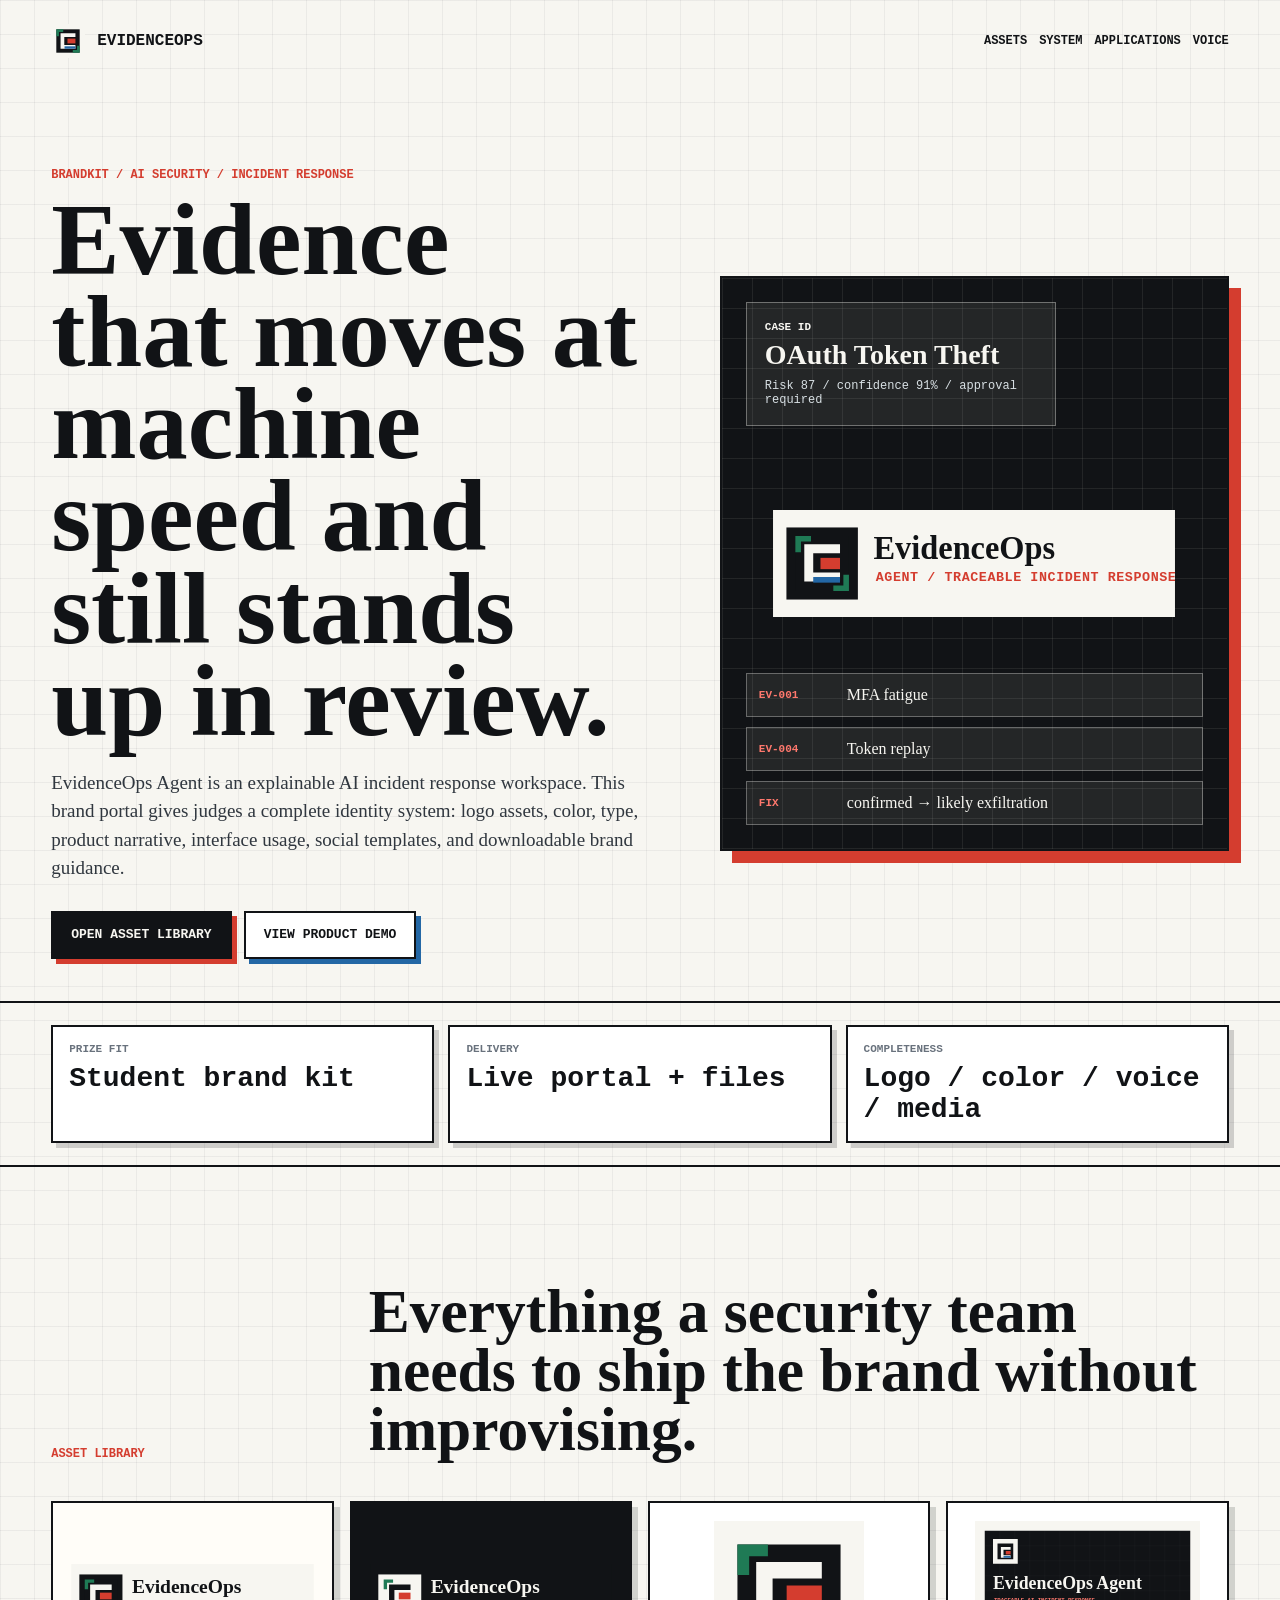
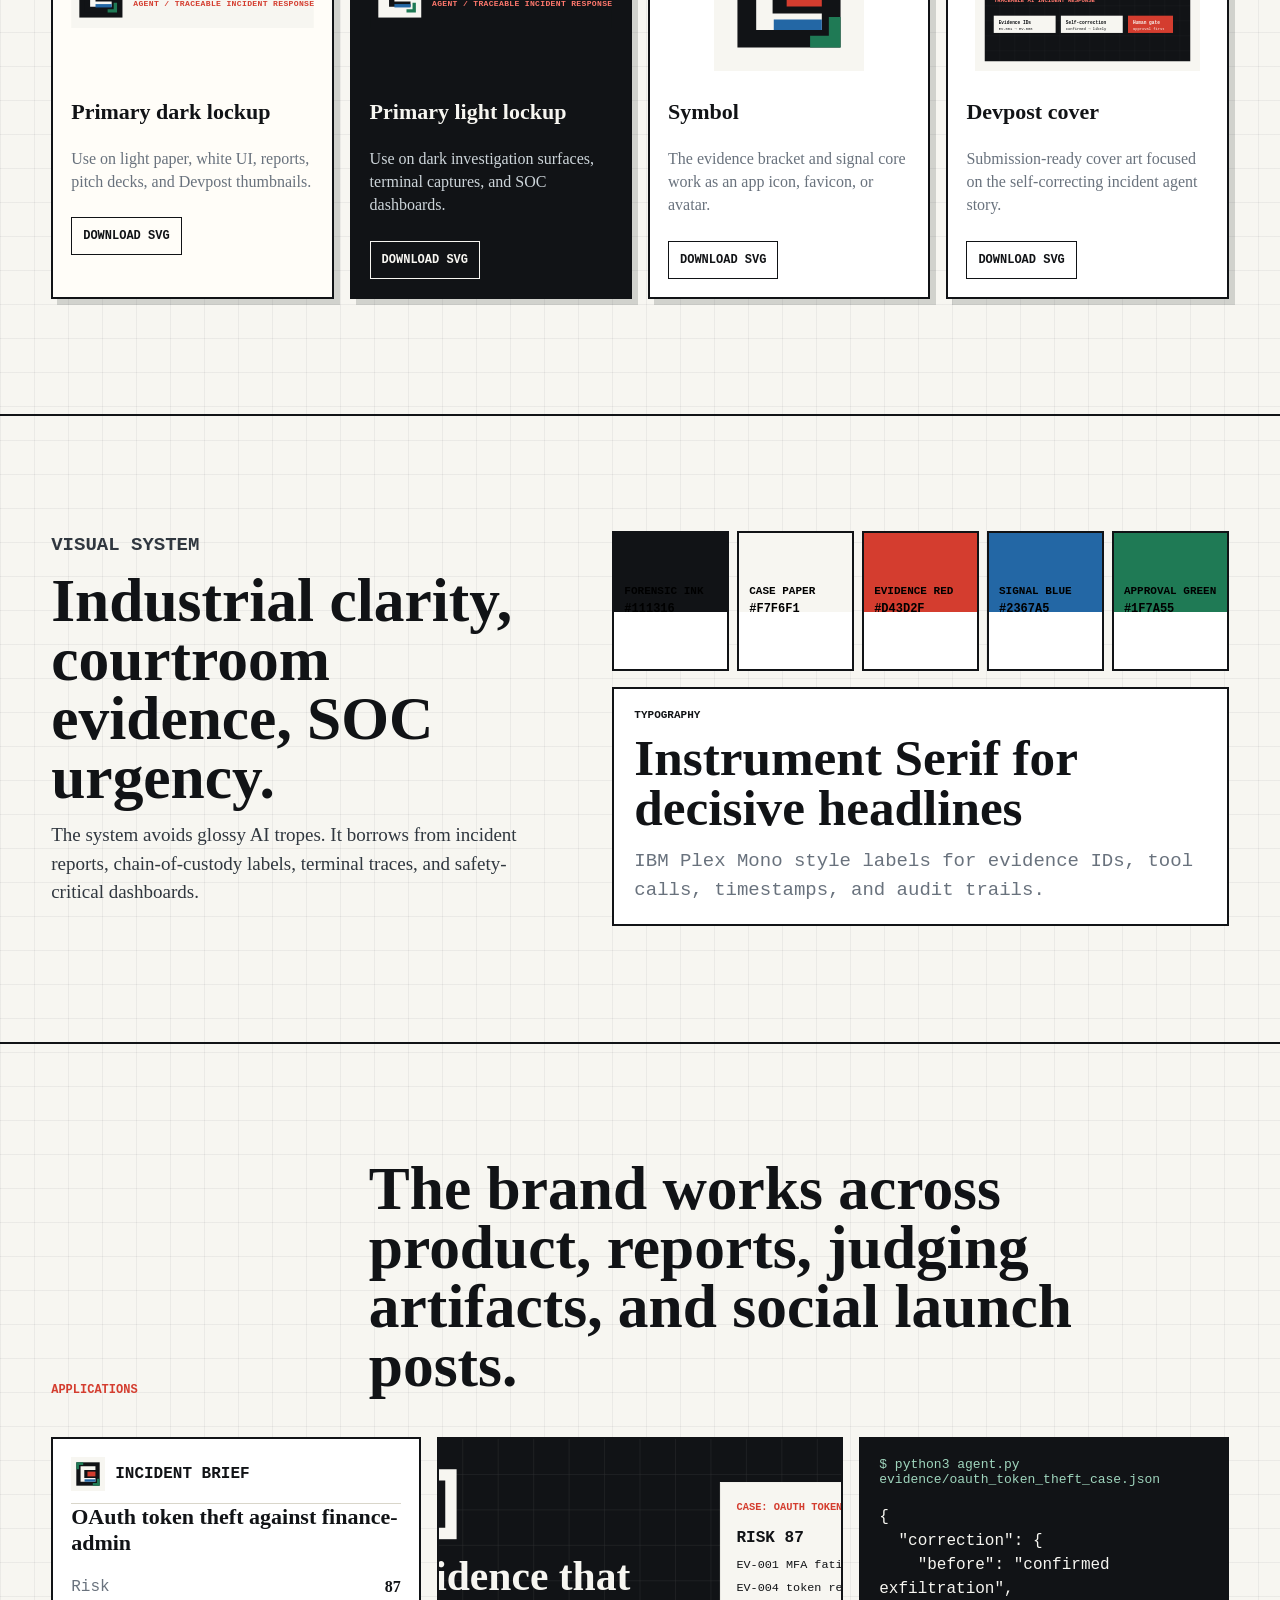
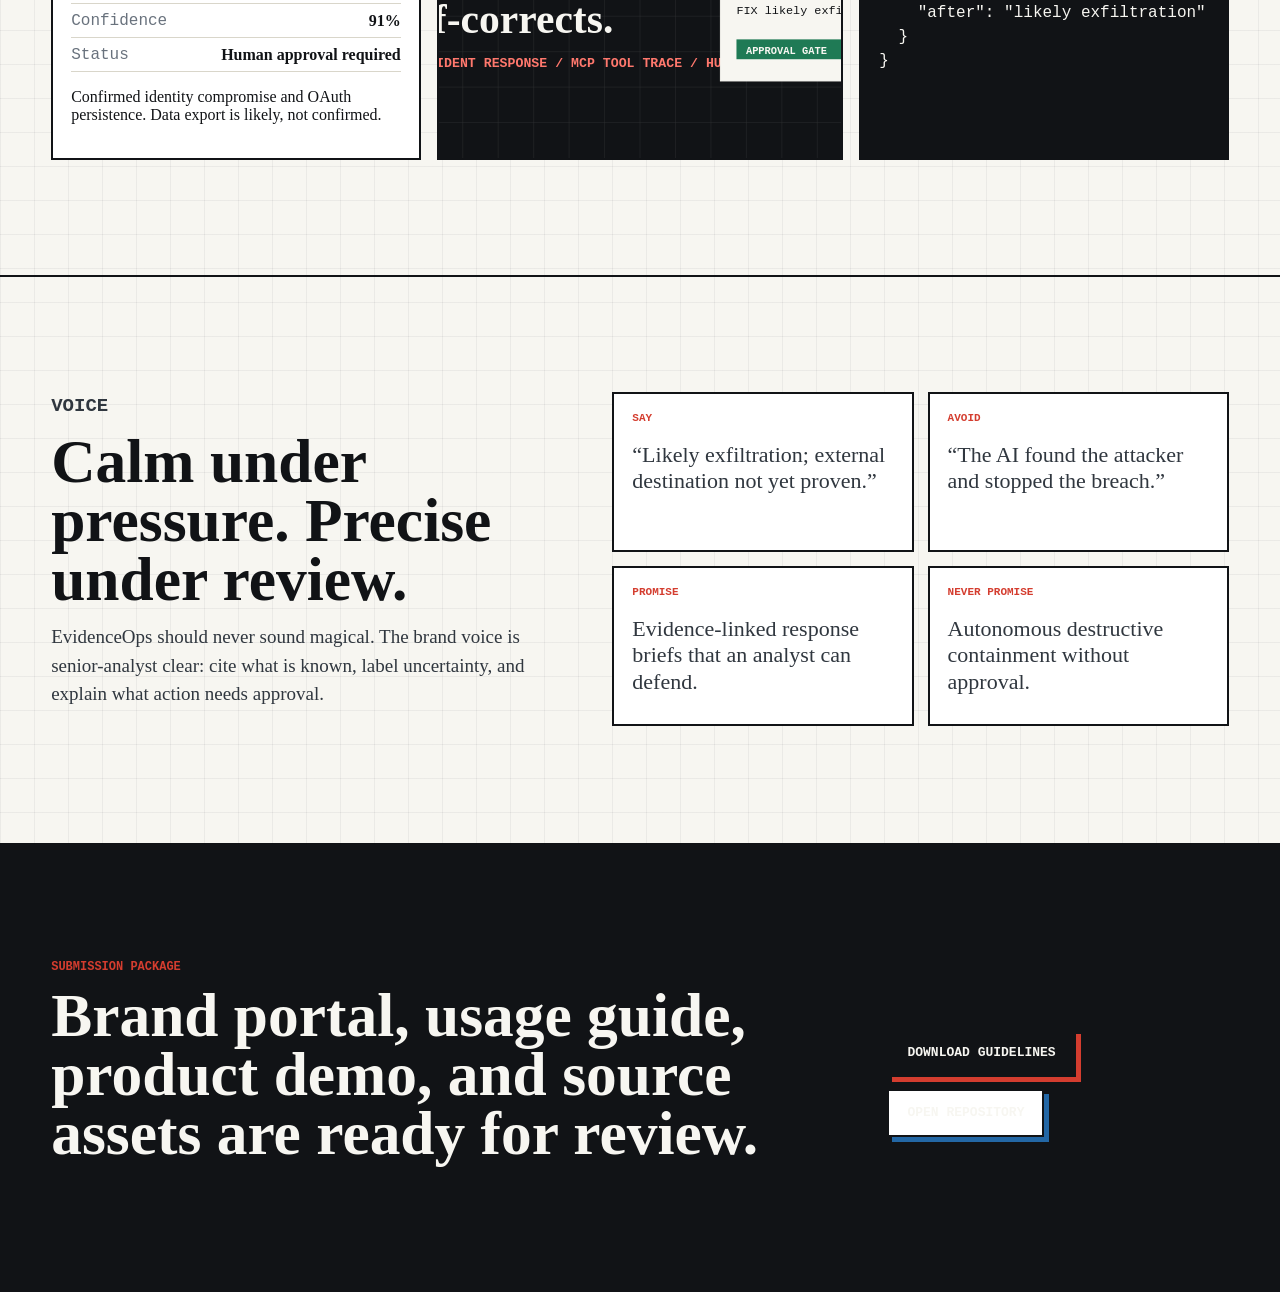
==== brand-portal/index.html @ 4e21b326 "Add EvidenceOps brand portal kit" ====
<!doctype html>
<html lang="en">
  <head>
    <meta charset="UTF-8" />
    <meta name="viewport" content="width=device-width, initial-scale=1.0" />
    <title>EvidenceOps Agent Brand Portal</title>
    <meta
      name="description"
      content="Complete brand kit for EvidenceOps Agent, an explainable AI incident response workspace."
    />
    <link rel="stylesheet" href="./styles.css" />
  </head>
  <body>
    <main>
      <section class="hero" id="top">
        <nav class="nav" aria-label="Brand portal navigation">
          <a class="brand-mark" href="#top" aria-label="EvidenceOps Agent brand home">
            <img src="./assets/logos/evidenceops-symbol.svg" alt="" />
            <span>EvidenceOps</span>
          </a>
          <div class="nav-links">
            <a href="#assets">Assets</a>
            <a href="#system">System</a>
            <a href="#applications">Applications</a>
            <a href="#voice">Voice</a>
          </div>
        </nav>

        <div class="hero-grid">
          <div class="hero-copy">
            <p class="eyebrow">BrandKit / AI Security / Incident Response</p>
            <h1>Evidence that moves at machine speed and still stands up in review.</h1>
            <p class="lede">
              EvidenceOps Agent is an explainable AI incident response workspace. This brand portal gives
              judges a complete identity system: logo assets, color, type, product narrative, interface usage,
              social templates, and downloadable brand guidance.
            </p>
            <div class="hero-actions">
              <a class="button primary" href="#assets">Open asset library</a>
              <a class="button secondary" href="../">View product demo</a>
            </div>
          </div>
          <div class="hero-board" aria-label="EvidenceOps product and brand preview">
            <div class="case-card">
              <span>CASE ID</span>
              <strong>OAuth Token Theft</strong>
              <p>Risk 87 / confidence 91% / approval required</p>
            </div>
            <img class="hero-logo" src="./assets/logos/evidenceops-lockup-dark.svg" alt="EvidenceOps Agent logo" />
            <div class="trace-stack">
              <div><b>EV-001</b><span>MFA fatigue</span></div>
              <div><b>EV-004</b><span>Token replay</span></div>
              <div><b>FIX</b><span>confirmed → likely exfiltration</span></div>
            </div>
          </div>
        </div>
      </section>

      <section class="scoreboard" aria-label="Brand completeness summary">
        <article>
          <span>Prize fit</span>
          <strong>Student brand kit</strong>
        </article>
        <article>
          <span>Delivery</span>
          <strong>Live portal + files</strong>
        </article>
        <article>
          <span>Completeness</span>
          <strong>Logo / color / voice / media</strong>
        </article>
      </section>

      <section class="section" id="assets">
        <div class="section-head">
          <p class="eyebrow">Asset Library</p>
          <h2>Everything a security team needs to ship the brand without improvising.</h2>
        </div>
        <div class="asset-grid">
          <article class="asset-card dark">
            <img src="./assets/logos/evidenceops-lockup-dark.svg" alt="Dark lockup logo" />
            <h3>Primary dark lockup</h3>
            <p>Use on light paper, white UI, reports, pitch decks, and Devpost thumbnails.</p>
            <a download href="./assets/logos/evidenceops-lockup-dark.svg">Download SVG</a>
          </article>
          <article class="asset-card ink">
            <img src="./assets/logos/evidenceops-lockup-light.svg" alt="Light lockup logo" />
            <h3>Primary light lockup</h3>
            <p>Use on dark investigation surfaces, terminal captures, and SOC dashboards.</p>
            <a download href="./assets/logos/evidenceops-lockup-light.svg">Download SVG</a>
          </article>
          <article class="asset-card">
            <img src="./assets/logos/evidenceops-symbol.svg" alt="EvidenceOps symbol" />
            <h3>Symbol</h3>
            <p>The evidence bracket and signal core work as an app icon, favicon, or avatar.</p>
            <a download href="./assets/logos/evidenceops-symbol.svg">Download SVG</a>
          </article>
          <article class="asset-card">
            <img src="./assets/social/devpost-cover.svg" alt="Devpost cover template" />
            <h3>Devpost cover</h3>
            <p>Submission-ready cover art focused on the self-correcting incident agent story.</p>
            <a download href="./assets/social/devpost-cover.svg">Download SVG</a>
          </article>
        </div>
      </section>

      <section class="section split" id="system">
        <div>
          <p class="eyebrow">Visual System</p>
          <h2>Industrial clarity, courtroom evidence, SOC urgency.</h2>
          <p>
            The system avoids glossy AI tropes. It borrows from incident reports, chain-of-custody labels,
            terminal traces, and safety-critical dashboards.
          </p>
        </div>
        <div class="system-panel">
          <div class="palette">
            <button data-copy="#111316" style="--swatch: #111316"><span>Forensic Ink</span><b>#111316</b></button>
            <button data-copy="#F7F6F1" style="--swatch: #f7f6f1"><span>Case Paper</span><b>#F7F6F1</b></button>
            <button data-copy="#D43D2F" style="--swatch: #d43d2f"><span>Evidence Red</span><b>#D43D2F</b></button>
            <button data-copy="#2367A5" style="--swatch: #2367a5"><span>Signal Blue</span><b>#2367A5</b></button>
            <button data-copy="#1F7A55" style="--swatch: #1f7a55"><span>Approval Green</span><b>#1F7A55</b></button>
          </div>
          <div class="type-specimen">
            <span>Typography</span>
            <strong>Instrument Serif for decisive headlines</strong>
            <p>IBM Plex Mono style labels for evidence IDs, tool calls, timestamps, and audit trails.</p>
          </div>
        </div>
      </section>

      <section class="section" id="applications">
        <div class="section-head">
          <p class="eyebrow">Applications</p>
          <h2>The brand works across product, reports, judging artifacts, and social launch posts.</h2>
        </div>
        <div class="application-grid">
          <article class="report-preview">
            <header>
              <img src="./assets/logos/evidenceops-symbol.svg" alt="" />
              <span>Incident Brief</span>
            </header>
            <h3>OAuth token theft against finance-admin</h3>
            <dl>
              <div><dt>Risk</dt><dd>87</dd></div>
              <div><dt>Confidence</dt><dd>91%</dd></div>
              <div><dt>Status</dt><dd>Human approval required</dd></div>
            </dl>
            <p>Confirmed identity compromise and OAuth persistence. Data export is likely, not confirmed.</p>
          </article>
          <article class="social-preview">
            <img src="./assets/social/social-card.svg" alt="EvidenceOps Agent social card" />
          </article>
          <article class="terminal-preview">
            <span>$ python3 agent.py evidence/oauth_token_theft_case.json</span>
            <pre>{
  "correction": {
    "before": "confirmed exfiltration",
    "after": "likely exfiltration"
  }
}</pre>
          </article>
        </div>
      </section>

      <section class="section split" id="voice">
        <div>
          <p class="eyebrow">Voice</p>
          <h2>Calm under pressure. Precise under review.</h2>
          <p>
            EvidenceOps should never sound magical. The brand voice is senior-analyst clear: cite what is
            known, label uncertainty, and explain what action needs approval.
          </p>
        </div>
        <div class="voice-grid">
          <article><span>Say</span><p>“Likely exfiltration; external destination not yet proven.”</p></article>
          <article><span>Avoid</span><p>“The AI found the attacker and stopped the breach.”</p></article>
          <article><span>Promise</span><p>Evidence-linked response briefs that an analyst can defend.</p></article>
          <article><span>Never promise</span><p>Autonomous destructive containment without approval.</p></article>
        </div>
      </section>

      <section class="section download-band">
        <div>
          <p class="eyebrow">Submission Package</p>
          <h2>Brand portal, usage guide, product demo, and source assets are ready for review.</h2>
        </div>
        <div class="download-actions">
          <a class="button primary" download href="./assets/docs/evidenceops-brand-guidelines.md">Download guidelines</a>
          <a class="button secondary" href="https://github.com/1kai123/evidenceops-agent">Open repository</a>
        </div>
      </section>
    </main>
    <div class="toast" id="toast" role="status" aria-live="polite">Copied</div>
    <script src="./script.js"></script>
  </body>
</html>
---- brand-portal/styles.css ----
:root {
  --ink: #111316;
  --paper: #f7f6f1;
  --panel: #ffffff;
  --line: #d9d6ca;
  --red: #d43d2f;
  --blue: #2367a5;
  --green: #1f7a55;
  --amber: #b77416;
  --muted: #69727d;
}

* {
  box-sizing: border-box;
}

html {
  scroll-behavior: smooth;
}

body {
  margin: 0;
  color: var(--ink);
  background:
    linear-gradient(90deg, rgba(17, 19, 22, 0.05) 1px, transparent 1px),
    linear-gradient(rgba(17, 19, 22, 0.05) 1px, transparent 1px),
    var(--paper);
  background-size: 34px 34px;
  font-family: Georgia, "Times New Roman", serif;
}

a {
  color: inherit;
}

.hero {
  min-height: 92vh;
  padding: 24px clamp(18px, 4vw, 56px) 42px;
  border-bottom: 2px solid var(--ink);
}

.nav {
  display: flex;
  align-items: center;
  justify-content: space-between;
  gap: 22px;
  margin-bottom: clamp(52px, 9vw, 110px);
}

.brand-mark,
.nav-links {
  display: flex;
  align-items: center;
  gap: 12px;
}

.brand-mark {
  font-family: "Courier New", monospace;
  font-weight: 700;
  text-decoration: none;
  text-transform: uppercase;
}

.brand-mark img {
  width: 34px;
  height: 34px;
}

.nav-links a {
  border-bottom: 1px solid transparent;
  font-family: "Courier New", monospace;
  font-size: 12px;
  font-weight: 700;
  text-decoration: none;
  text-transform: uppercase;
}

.nav-links a:hover {
  border-color: var(--red);
}

.hero-grid {
  display: grid;
  grid-template-columns: minmax(320px, 1fr) minmax(360px, 0.86fr);
  gap: clamp(24px, 6vw, 82px);
  align-items: center;
}

.eyebrow {
  margin: 0 0 12px;
  color: var(--red);
  font-family: "Courier New", monospace;
  font-size: 12px;
  font-weight: 700;
  letter-spacing: 0;
  text-transform: uppercase;
}

h1,
h2,
h3,
p {
  margin-top: 0;
}

h1 {
  max-width: 1030px;
  margin-bottom: 22px;
  font-size: clamp(46px, 8vw, 118px);
  line-height: 0.9;
  letter-spacing: 0;
}

h2 {
  max-width: 860px;
  margin-bottom: 14px;
  font-size: clamp(30px, 4.8vw, 68px);
  line-height: 0.96;
}

h3 {
  font-size: 22px;
}

.lede,
.split p {
  max-width: 720px;
  color: #30373f;
  font-size: 19px;
  line-height: 1.5;
}

.hero-actions,
.download-actions {
  display: flex;
  flex-wrap: wrap;
  gap: 12px;
  margin-top: 28px;
}

.button {
  display: inline-flex;
  align-items: center;
  justify-content: center;
  min-height: 48px;
  border: 2px solid var(--ink);
  padding: 0 18px;
  font-family: "Courier New", monospace;
  font-size: 13px;
  font-weight: 700;
  text-decoration: none;
  text-transform: uppercase;
}

.button.primary {
  background: var(--ink);
  color: var(--paper);
  box-shadow: 5px 5px 0 var(--red);
}

.button.secondary {
  background: var(--panel);
  box-shadow: 5px 5px 0 var(--blue);
}

.hero-board {
  position: relative;
  min-height: 570px;
  border: 2px solid var(--ink);
  background: var(--ink);
  color: var(--paper);
  overflow: hidden;
  padding: 24px;
  box-shadow: 12px 12px 0 var(--red);
}

.hero-board::before {
  content: "";
  position: absolute;
  inset: 0;
  background:
    linear-gradient(90deg, rgba(247, 246, 241, 0.08) 1px, transparent 1px),
    linear-gradient(rgba(247, 246, 241, 0.08) 1px, transparent 1px);
  background-size: 30px 30px;
}

.case-card,
.trace-stack,
.hero-logo {
  position: relative;
  z-index: 1;
}

.case-card {
  max-width: 310px;
  border: 1px solid rgba(247, 246, 241, 0.36);
  padding: 18px;
  background: rgba(247, 246, 241, 0.08);
}

.case-card span,
.trace-stack b,
.scoreboard span,
.palette span,
.type-specimen span,
.voice-grid span {
  display: block;
  font-family: "Courier New", monospace;
  font-size: 11px;
  font-weight: 700;
  text-transform: uppercase;
}

.case-card strong {
  display: block;
  margin-top: 8px;
  font-size: 28px;
  line-height: 1;
}

.case-card p {
  margin: 10px 0 0;
  color: #d8e0e4;
  font-family: "Courier New", monospace;
  font-size: 12px;
}

.hero-logo {
  display: block;
  width: min(88%, 520px);
  margin: 84px auto 56px;
}

.trace-stack {
  display: grid;
  gap: 10px;
}

.trace-stack div {
  display: grid;
  grid-template-columns: 76px 1fr;
  gap: 12px;
  align-items: center;
  border: 1px solid rgba(247, 246, 241, 0.32);
  background: rgba(247, 246, 241, 0.08);
  padding: 12px;
}

.trace-stack b {
  color: #ff786d;
}

.scoreboard {
  display: grid;
  grid-template-columns: repeat(3, 1fr);
  gap: 14px;
  padding: 22px clamp(18px, 4vw, 56px);
}

.scoreboard article {
  border: 2px solid var(--ink);
  background: var(--panel);
  padding: 16px;
  box-shadow: 5px 5px 0 rgba(17, 19, 22, 0.18);
}

.scoreboard span {
  color: var(--muted);
}

.scoreboard strong {
  display: block;
  margin-top: 8px;
  font-family: "Courier New", monospace;
  font-size: clamp(18px, 2.2vw, 28px);
}

.section {
  padding: clamp(54px, 9vw, 118px) clamp(18px, 4vw, 56px);
  border-top: 2px solid var(--ink);
}

.section-head {
  display: flex;
  justify-content: space-between;
  gap: 32px;
  align-items: end;
  margin-bottom: 28px;
}

.asset-grid,
.application-grid {
  display: grid;
  grid-template-columns: repeat(4, minmax(0, 1fr));
  gap: 16px;
}

.asset-card {
  min-height: 360px;
  border: 2px solid var(--ink);
  background: var(--panel);
  padding: 18px;
  box-shadow: 6px 6px 0 rgba(17, 19, 22, 0.16);
}

.asset-card.dark {
  background: #fffdf8;
}

.asset-card.ink {
  background: var(--ink);
  color: var(--paper);
}

.asset-card img {
  display: block;
  width: 100%;
  height: 150px;
  object-fit: contain;
  margin-bottom: 28px;
}

.asset-card p {
  color: var(--muted);
  line-height: 1.45;
}

.asset-card.ink p {
  color: #cdd5da;
}

.asset-card a {
  display: inline-flex;
  min-height: 38px;
  align-items: center;
  border: 1px solid currentColor;
  margin-top: 8px;
  padding: 0 11px;
  font-family: "Courier New", monospace;
  font-size: 12px;
  font-weight: 700;
  text-decoration: none;
  text-transform: uppercase;
}

.split {
  display: grid;
  grid-template-columns: minmax(280px, 0.88fr) minmax(360px, 1.12fr);
  gap: clamp(28px, 6vw, 86px);
  align-items: start;
}

.system-panel {
  display: grid;
  gap: 16px;
}

.palette {
  display: grid;
  grid-template-columns: repeat(5, minmax(0, 1fr));
  gap: 8px;
}

.palette button {
  min-height: 140px;
  border: 2px solid var(--ink);
  background: linear-gradient(var(--swatch) 0 58%, #fff 58%);
  cursor: pointer;
  padding: 10px;
  text-align: left;
}

.palette b {
  display: block;
  margin-top: 5px;
  font-family: "Courier New", monospace;
  font-size: 12px;
}

.type-specimen {
  border: 2px solid var(--ink);
  background: var(--panel);
  padding: 20px;
}

.type-specimen strong {
  display: block;
  margin-top: 12px;
  font-size: clamp(28px, 4vw, 52px);
  line-height: 0.98;
}

.type-specimen p {
  max-width: 620px;
  margin: 14px 0 0;
  color: var(--muted);
  font-family: "Courier New", monospace;
}

.application-grid {
  grid-template-columns: 1fr 1.1fr 1fr;
  align-items: stretch;
}

.report-preview,
.social-preview,
.terminal-preview {
  border: 2px solid var(--ink);
  background: var(--panel);
  padding: 18px;
}

.report-preview header {
  display: flex;
  align-items: center;
  gap: 10px;
  padding-bottom: 12px;
  border-bottom: 1px solid var(--line);
  font-family: "Courier New", monospace;
  font-weight: 700;
  text-transform: uppercase;
}

.report-preview img {
  width: 34px;
}

.report-preview dl {
  display: grid;
  gap: 8px;
}

.report-preview dl div {
  display: flex;
  justify-content: space-between;
  border-bottom: 1px solid var(--line);
  padding-bottom: 7px;
}

.report-preview dt {
  color: var(--muted);
  font-family: "Courier New", monospace;
}

.report-preview dd {
  margin: 0;
  font-weight: 700;
}

.social-preview {
  padding: 0;
  overflow: hidden;
}

.social-preview img {
  display: block;
  width: 100%;
  height: 100%;
  object-fit: cover;
}

.terminal-preview {
  background: var(--ink);
  color: var(--paper);
}

.terminal-preview span {
  display: block;
  margin-bottom: 18px;
  color: #9fd5bd;
  font-family: "Courier New", monospace;
  font-size: 13px;
}

.terminal-preview pre {
  white-space: pre-wrap;
  font-family: "Courier New", monospace;
  line-height: 1.5;
}

.voice-grid {
  display: grid;
  grid-template-columns: repeat(2, minmax(0, 1fr));
  gap: 14px;
}

.voice-grid article {
  min-height: 160px;
  border: 2px solid var(--ink);
  background: var(--panel);
  padding: 18px;
}

.voice-grid span {
  color: var(--red);
}

.voice-grid p {
  margin: 18px 0 0;
  font-size: 22px;
  line-height: 1.2;
}

.download-band {
  display: flex;
  align-items: center;
  justify-content: space-between;
  gap: 24px;
  background: var(--ink);
  color: var(--paper);
}

.download-band h2 {
  max-width: 850px;
}

.toast {
  position: fixed;
  right: 20px;
  bottom: 20px;
  transform: translateY(20px);
  opacity: 0;
  border: 2px solid var(--ink);
  background: var(--panel);
  padding: 12px 14px;
  font-family: "Courier New", monospace;
  font-weight: 700;
  transition: 180ms ease;
}

.toast.show {
  transform: translateY(0);
  opacity: 1;
}

@media (max-width: 1040px) {
  .hero-grid,
  .split,
  .application-grid {
    grid-template-columns: 1fr;
  }

  .asset-grid {
    grid-template-columns: repeat(2, minmax(0, 1fr));
  }

  .palette {
    grid-template-columns: repeat(3, minmax(0, 1fr));
  }
}

@media (max-width: 720px) {
  .nav {
    align-items: start;
    flex-direction: column;
  }

  .nav-links {
    flex-wrap: wrap;
  }

  .hero-board {
    min-height: 470px;
  }

  .scoreboard,
  .asset-grid,
  .palette,
  .voice-grid {
    grid-template-columns: 1fr;
  }

  .download-band {
    align-items: stretch;
    flex-direction: column;
  }
}
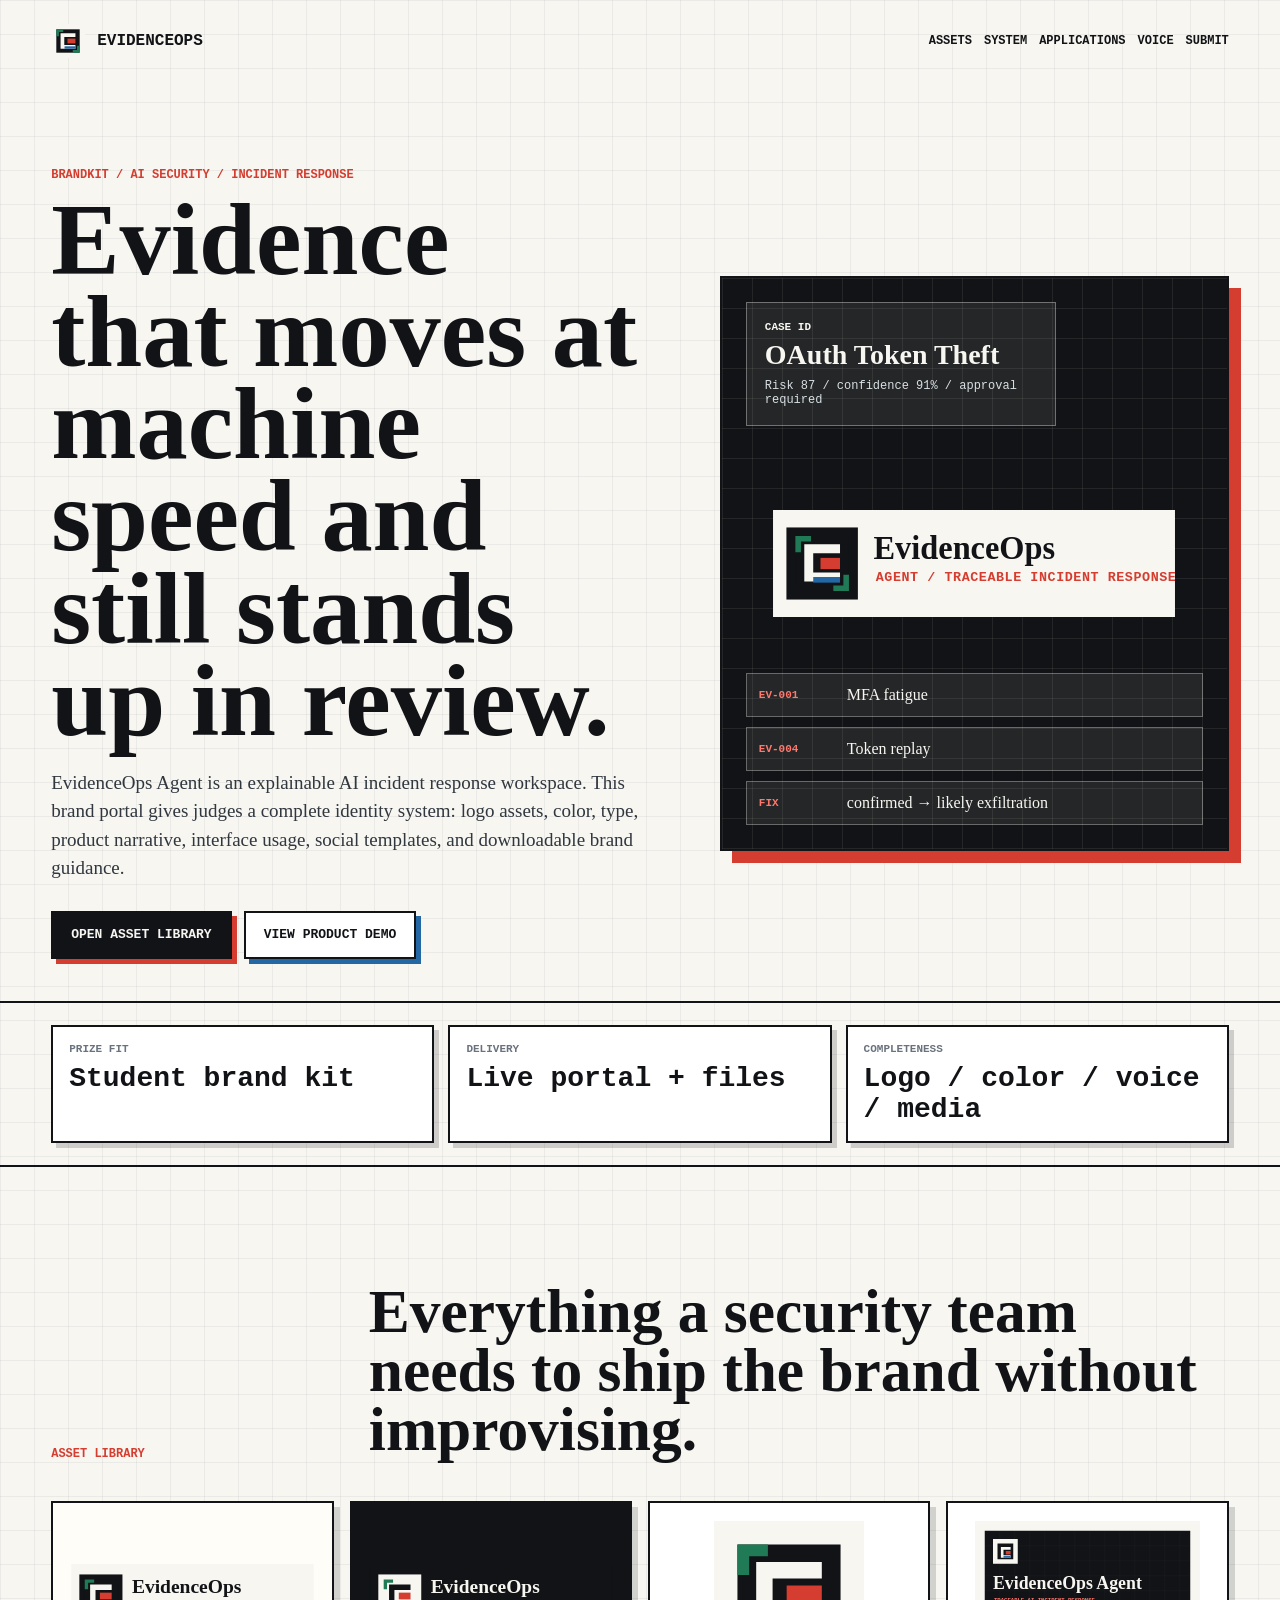
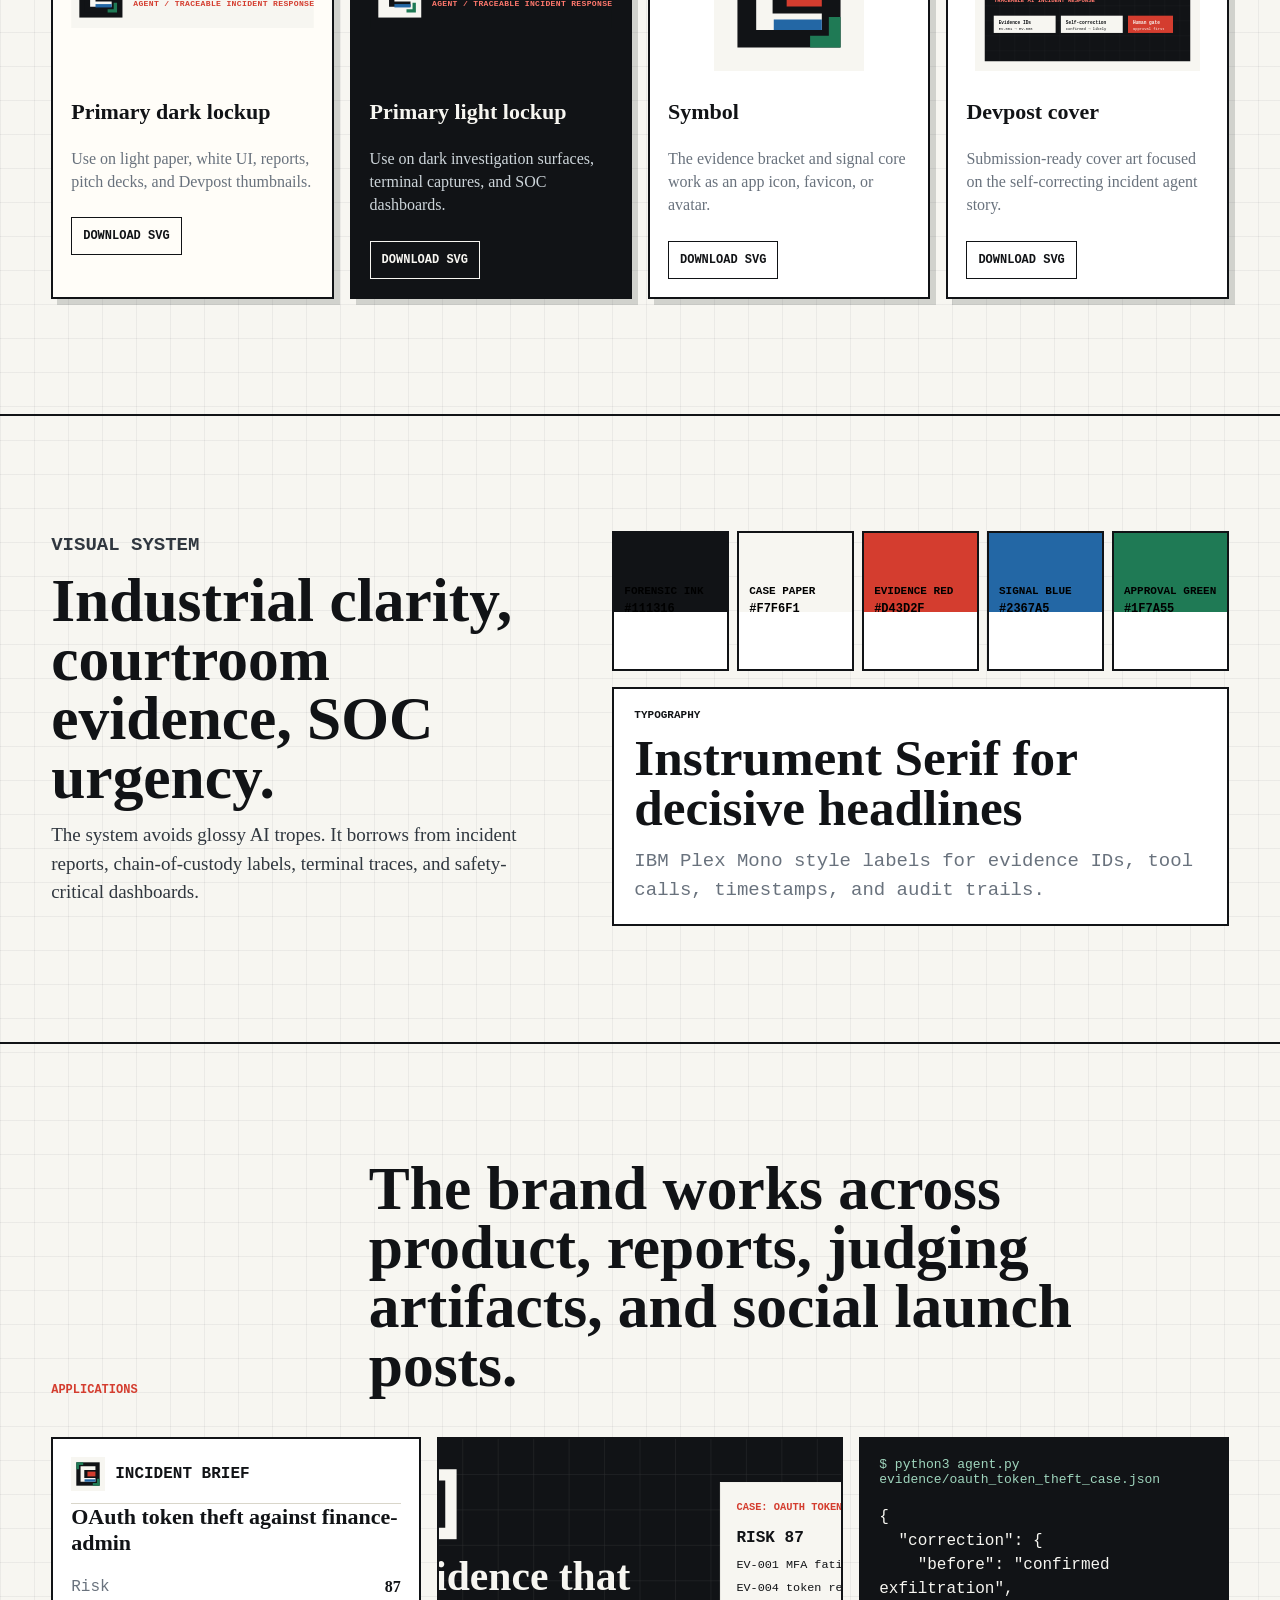
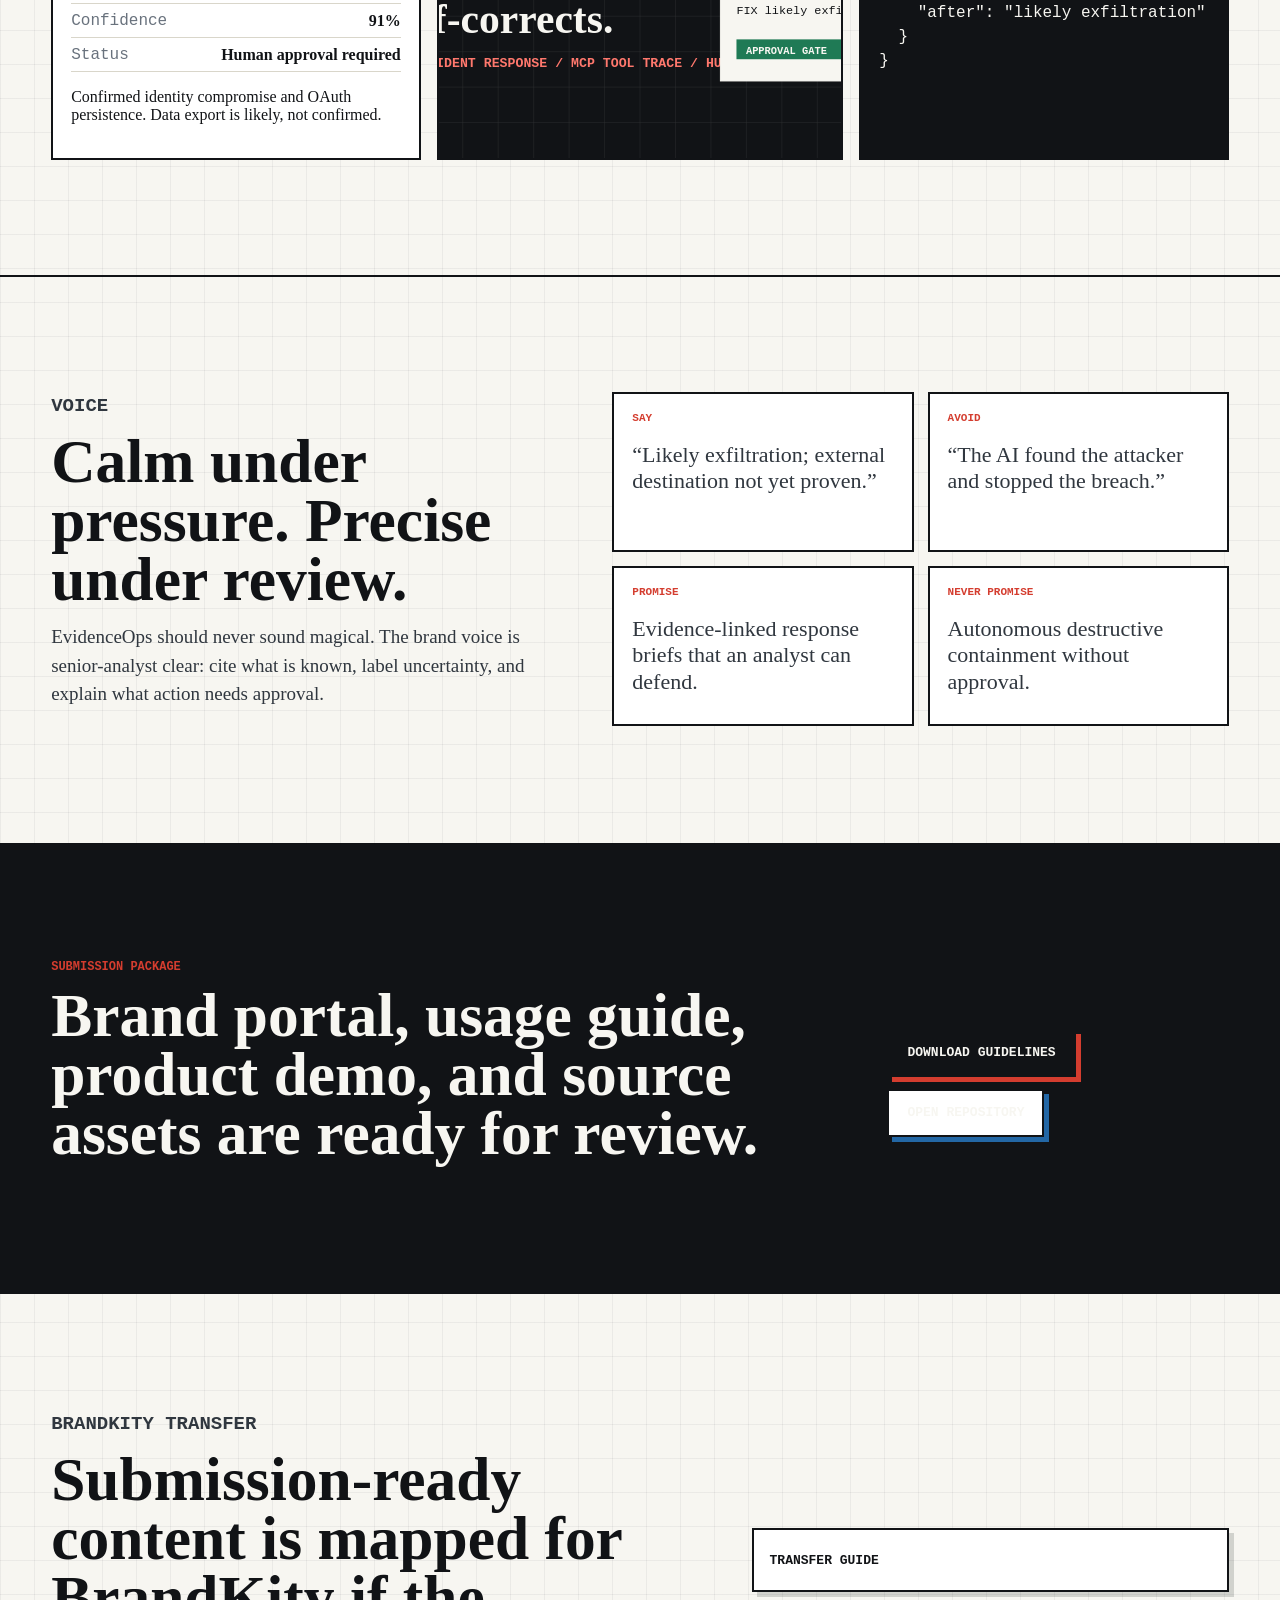
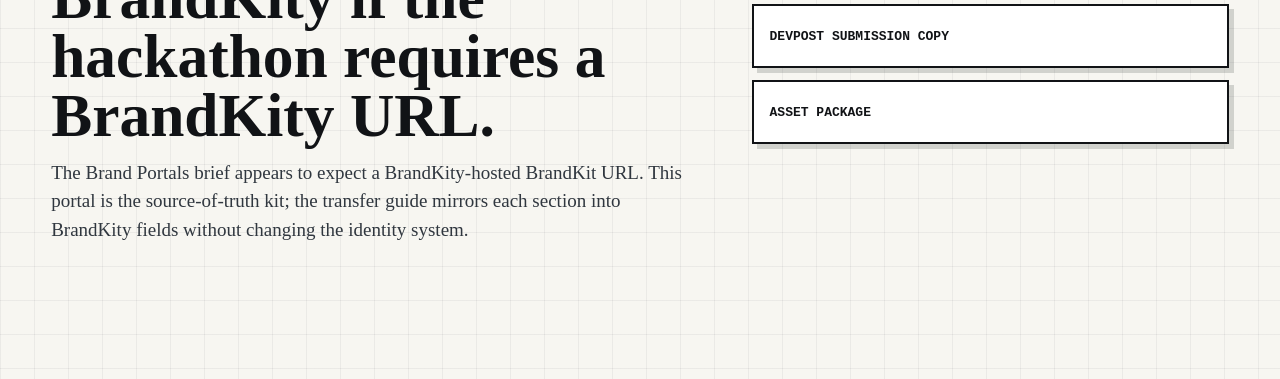
==== commit 55321f06: "Strengthen Brand Portals submission kit" ====
--- a/brand-portal/index.html
+++ b/brand-portal/index.html
@@ -23,6 +23,7 @@
             <a href="#system">System</a>
             <a href="#applications">Applications</a>
             <a href="#voice">Voice</a>
+            <a href="#brandkity">Submit</a>
           </div>
         </nav>
 
@@ -190,6 +191,23 @@
           <a class="button secondary" href="https://github.com/1kai123/evidenceops-agent">Open repository</a>
         </div>
       </section>
+
+      <section class="section brandkity" id="brandkity">
+        <div>
+          <p class="eyebrow">BrandKity Transfer</p>
+          <h2>Submission-ready content is mapped for BrandKity if the hackathon requires a BrandKity URL.</h2>
+          <p>
+            The Brand Portals brief appears to expect a BrandKity-hosted BrandKit URL. This portal is the
+            source-of-truth kit; the transfer guide mirrors each section into BrandKity fields without
+            changing the identity system.
+          </p>
+        </div>
+        <div class="transfer-list">
+          <a href="../BRANDKITY_TRANSFER_GUIDE.md">Transfer guide</a>
+          <a href="../BRAND_PORTALS_SUBMISSION_READY.md">Devpost submission copy</a>
+          <a href="./assets/evidenceops-brand-assets.zip">Asset package</a>
+        </div>
+      </section>
     </main>
     <div class="toast" id="toast" role="status" aria-live="polite">Copied</div>
     <script src="./script.js"></script>
--- a/brand-portal/styles.css
+++ b/brand-portal/styles.css
@@ -514,6 +514,40 @@
   max-width: 850px;
 }
 
+.brandkity {
+  display: grid;
+  grid-template-columns: minmax(280px, 1fr) minmax(320px, 0.75fr);
+  gap: clamp(24px, 5vw, 70px);
+  align-items: center;
+}
+
+.brandkity p {
+  max-width: 760px;
+  color: #30373f;
+  font-size: 19px;
+  line-height: 1.5;
+}
+
+.transfer-list {
+  display: grid;
+  gap: 12px;
+}
+
+.transfer-list a {
+  display: flex;
+  align-items: center;
+  min-height: 64px;
+  border: 2px solid var(--ink);
+  background: var(--panel);
+  padding: 0 16px;
+  font-family: "Courier New", monospace;
+  font-size: 13px;
+  font-weight: 700;
+  text-decoration: none;
+  text-transform: uppercase;
+  box-shadow: 5px 5px 0 rgba(17, 19, 22, 0.16);
+}
+
 .toast {
   position: fixed;
   right: 20px;
@@ -574,4 +608,8 @@
     align-items: stretch;
     flex-direction: column;
   }
-}
+
+  .brandkity {
+    grid-template-columns: 1fr;
+  }
+}
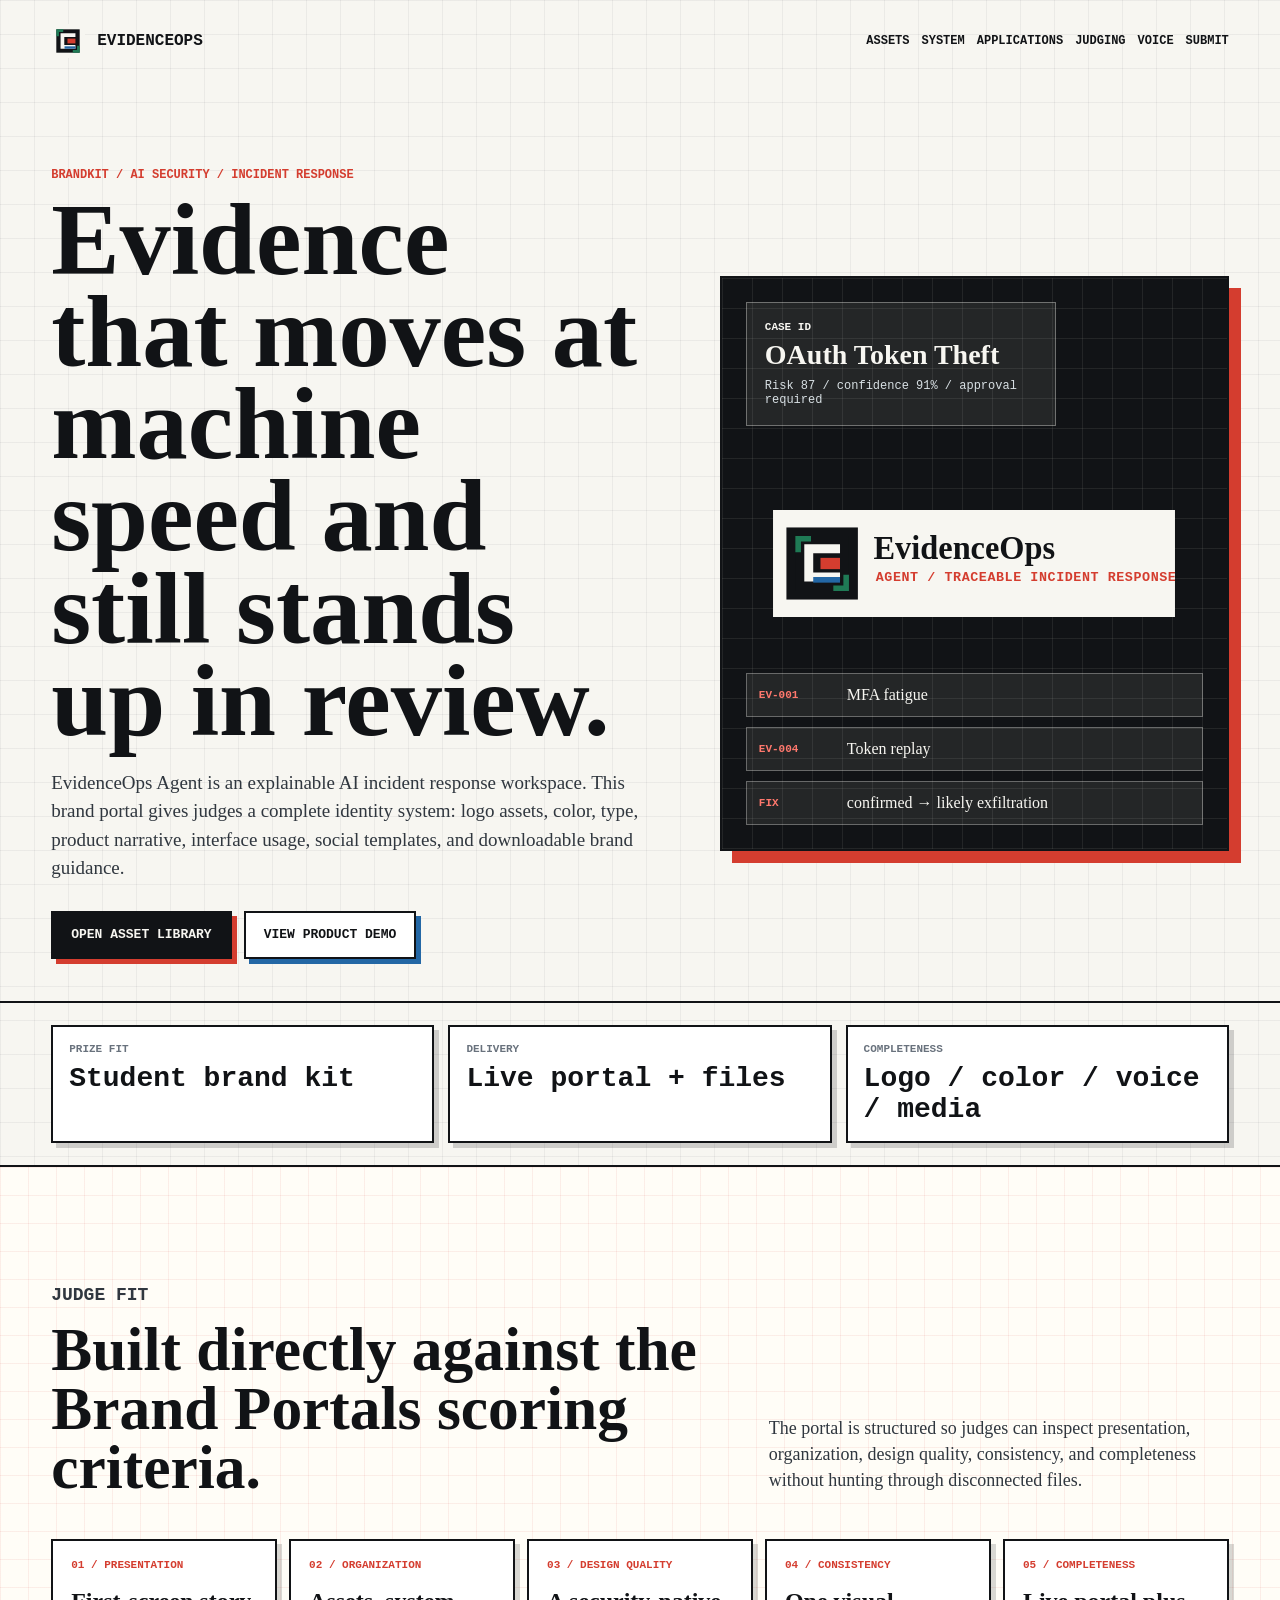
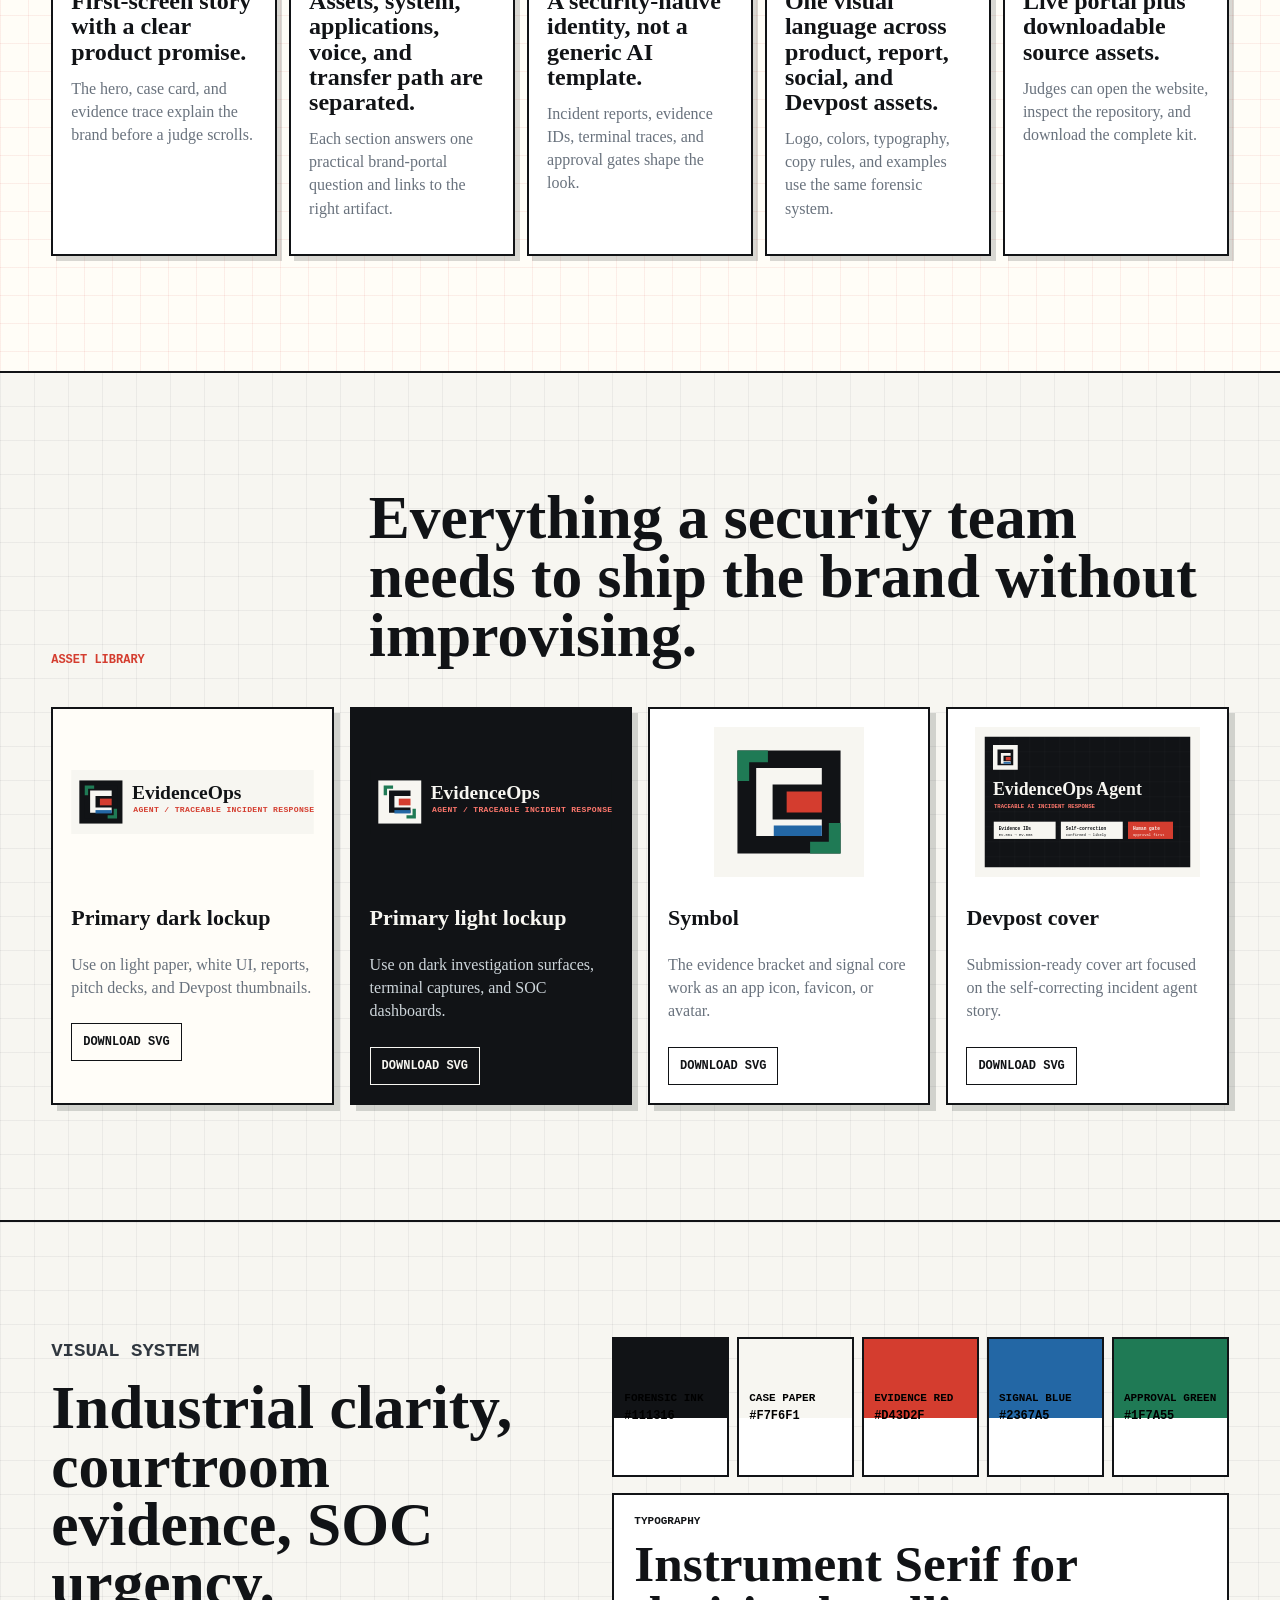
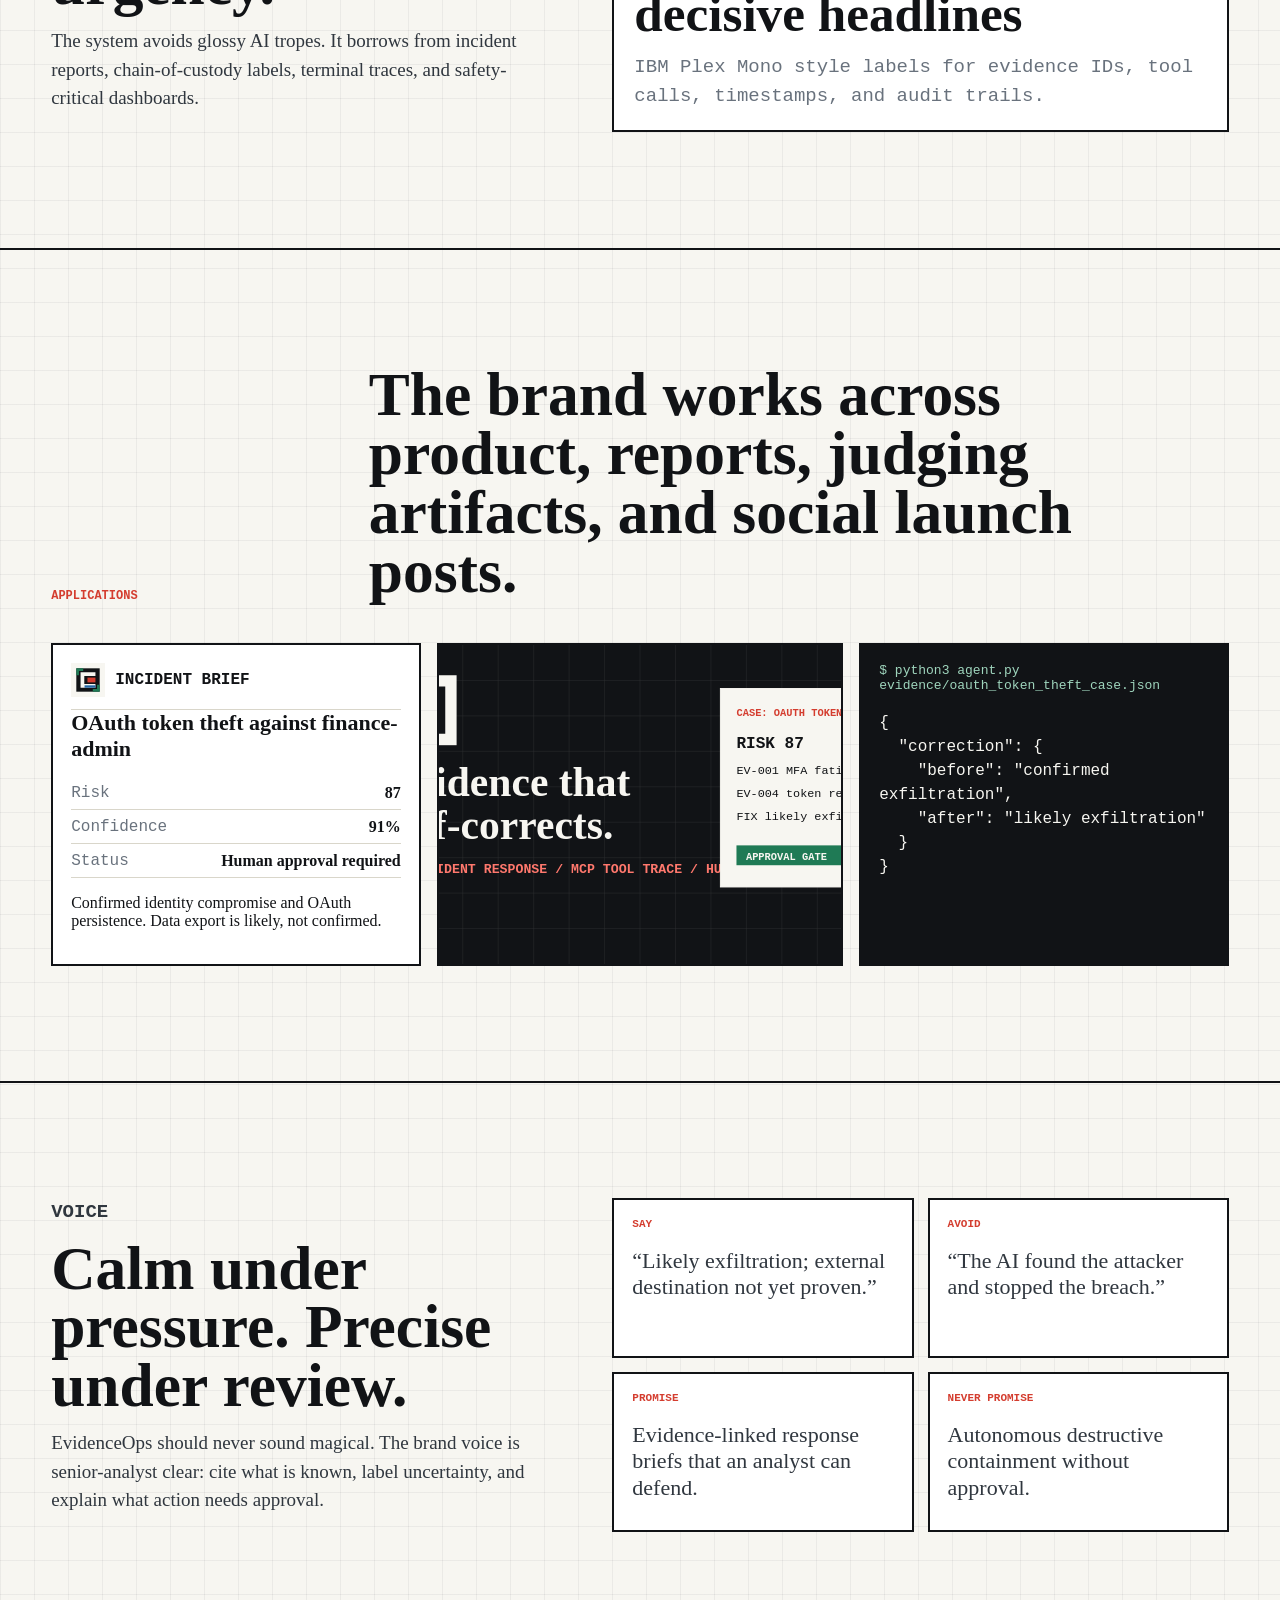
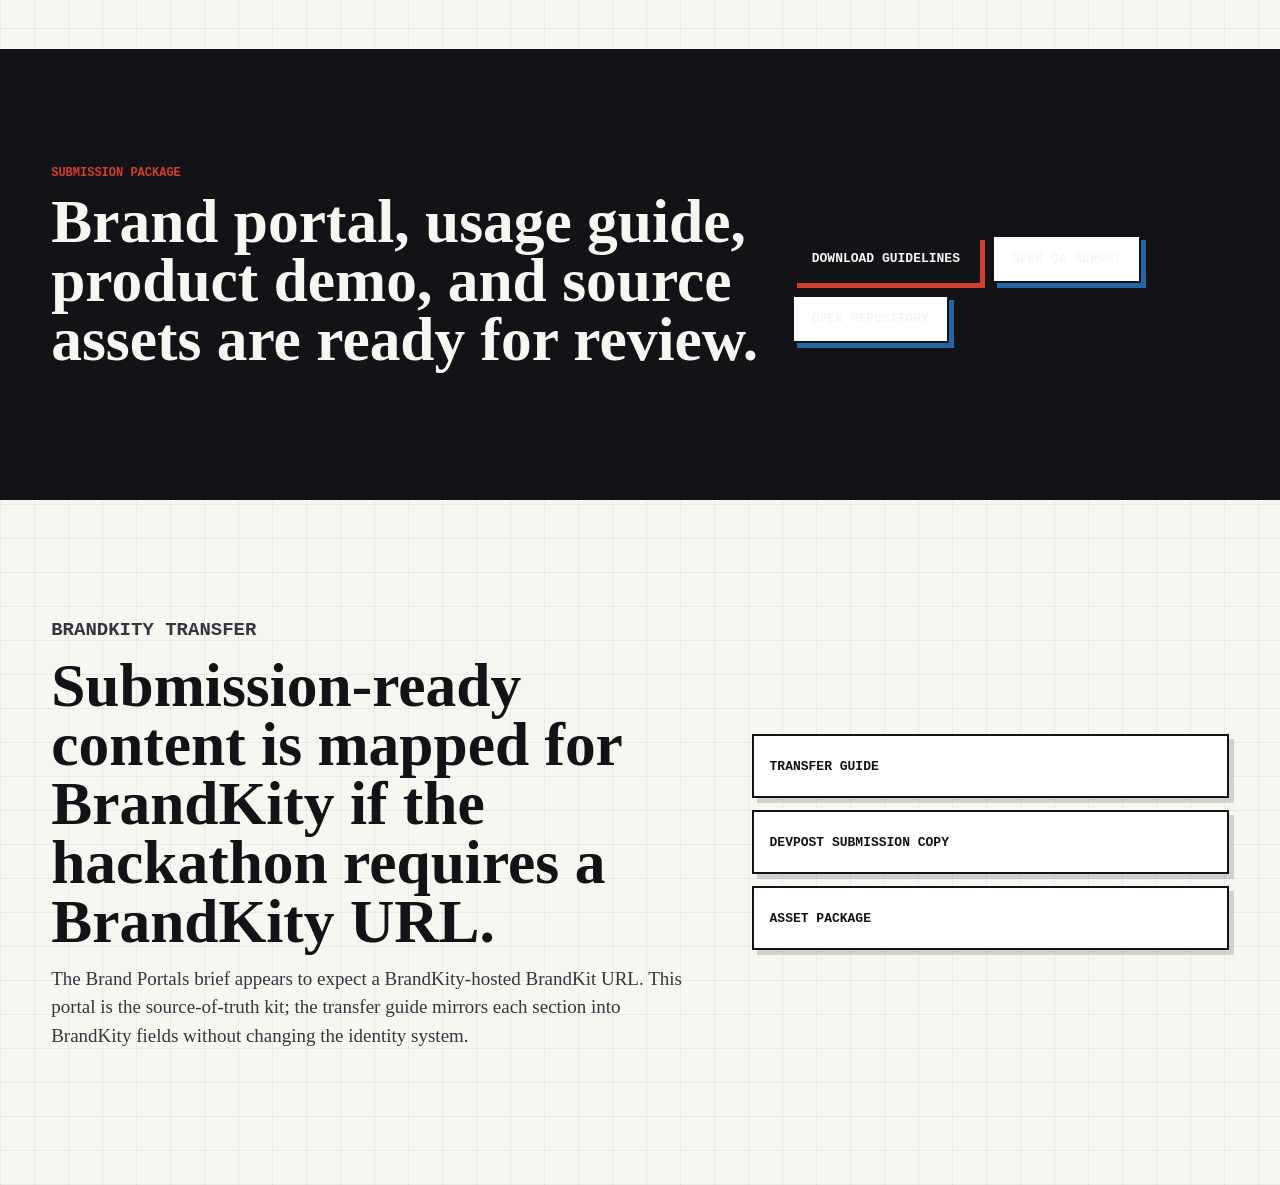
==== commit 9e9f18be: "Map Brand Portal to judging criteria" ====
--- a/brand-portal/index.html
+++ b/brand-portal/index.html
@@ -22,6 +22,7 @@
             <a href="#assets">Assets</a>
             <a href="#system">System</a>
             <a href="#applications">Applications</a>
+            <a href="#judging">Judging</a>
             <a href="#voice">Voice</a>
             <a href="#brandkity">Submit</a>
           </div>
@@ -72,6 +73,46 @@
         </article>
       </section>
 
+      <section class="section judge-fit" id="judging">
+        <div class="section-head">
+          <div>
+            <p class="eyebrow">Judge Fit</p>
+            <h2>Built directly against the Brand Portals scoring criteria.</h2>
+          </div>
+          <p>
+            The portal is structured so judges can inspect presentation, organization, design quality,
+            consistency, and completeness without hunting through disconnected files.
+          </p>
+        </div>
+        <div class="judge-grid">
+          <article>
+            <span>01 / Presentation</span>
+            <h3>First-screen story with a clear product promise.</h3>
+            <p>The hero, case card, and evidence trace explain the brand before a judge scrolls.</p>
+          </article>
+          <article>
+            <span>02 / Organization</span>
+            <h3>Assets, system, applications, voice, and transfer path are separated.</h3>
+            <p>Each section answers one practical brand-portal question and links to the right artifact.</p>
+          </article>
+          <article>
+            <span>03 / Design Quality</span>
+            <h3>A security-native identity, not a generic AI template.</h3>
+            <p>Incident reports, evidence IDs, terminal traces, and approval gates shape the look.</p>
+          </article>
+          <article>
+            <span>04 / Consistency</span>
+            <h3>One visual language across product, report, social, and Devpost assets.</h3>
+            <p>Logo, colors, typography, copy rules, and examples use the same forensic system.</p>
+          </article>
+          <article>
+            <span>05 / Completeness</span>
+            <h3>Live portal plus downloadable source assets.</h3>
+            <p>Judges can open the website, inspect the repository, and download the complete kit.</p>
+          </article>
+        </div>
+      </section>
+
       <section class="section" id="assets">
         <div class="section-head">
           <p class="eyebrow">Asset Library</p>
@@ -188,6 +229,7 @@
         </div>
         <div class="download-actions">
           <a class="button primary" download href="./assets/docs/evidenceops-brand-guidelines.md">Download guidelines</a>
+          <a class="button secondary" href="../BRAND_PORTAL_QA_REPORT.md">Open QA report</a>
           <a class="button secondary" href="https://github.com/1kai123/evidenceops-agent">Open repository</a>
         </div>
       </section>
--- a/brand-portal/styles.css
+++ b/brand-portal/styles.css
@@ -275,6 +275,56 @@
   font-size: clamp(18px, 2.2vw, 28px);
 }
 
+.judge-fit {
+  background:
+    linear-gradient(90deg, rgba(212, 61, 47, 0.08) 1px, transparent 1px),
+    linear-gradient(rgba(212, 61, 47, 0.08) 1px, transparent 1px),
+    #fffdf7;
+  background-size: 28px 28px;
+}
+
+.judge-fit .section-head p {
+  max-width: 460px;
+  color: #30373f;
+  font-size: 18px;
+  line-height: 1.45;
+}
+
+.judge-grid {
+  display: grid;
+  grid-template-columns: repeat(5, minmax(0, 1fr));
+  gap: 12px;
+}
+
+.judge-grid article {
+  min-height: 300px;
+  border: 2px solid var(--ink);
+  background: var(--panel);
+  padding: 18px;
+  box-shadow: 5px 5px 0 rgba(17, 19, 22, 0.16);
+}
+
+.judge-grid span {
+  display: block;
+  color: var(--red);
+  font-family: "Courier New", monospace;
+  font-size: 11px;
+  font-weight: 700;
+  text-transform: uppercase;
+}
+
+.judge-grid h3 {
+  margin: 18px 0 12px;
+  font-size: 24px;
+  line-height: 1.05;
+}
+
+.judge-grid p {
+  color: var(--muted);
+  font-size: 16px;
+  line-height: 1.45;
+}
+
 .section {
   padding: clamp(54px, 9vw, 118px) clamp(18px, 4vw, 56px);
   border-top: 2px solid var(--ink);
@@ -570,7 +620,8 @@
 @media (max-width: 1040px) {
   .hero-grid,
   .split,
-  .application-grid {
+  .application-grid,
+  .judge-grid {
     grid-template-columns: 1fr;
   }
 
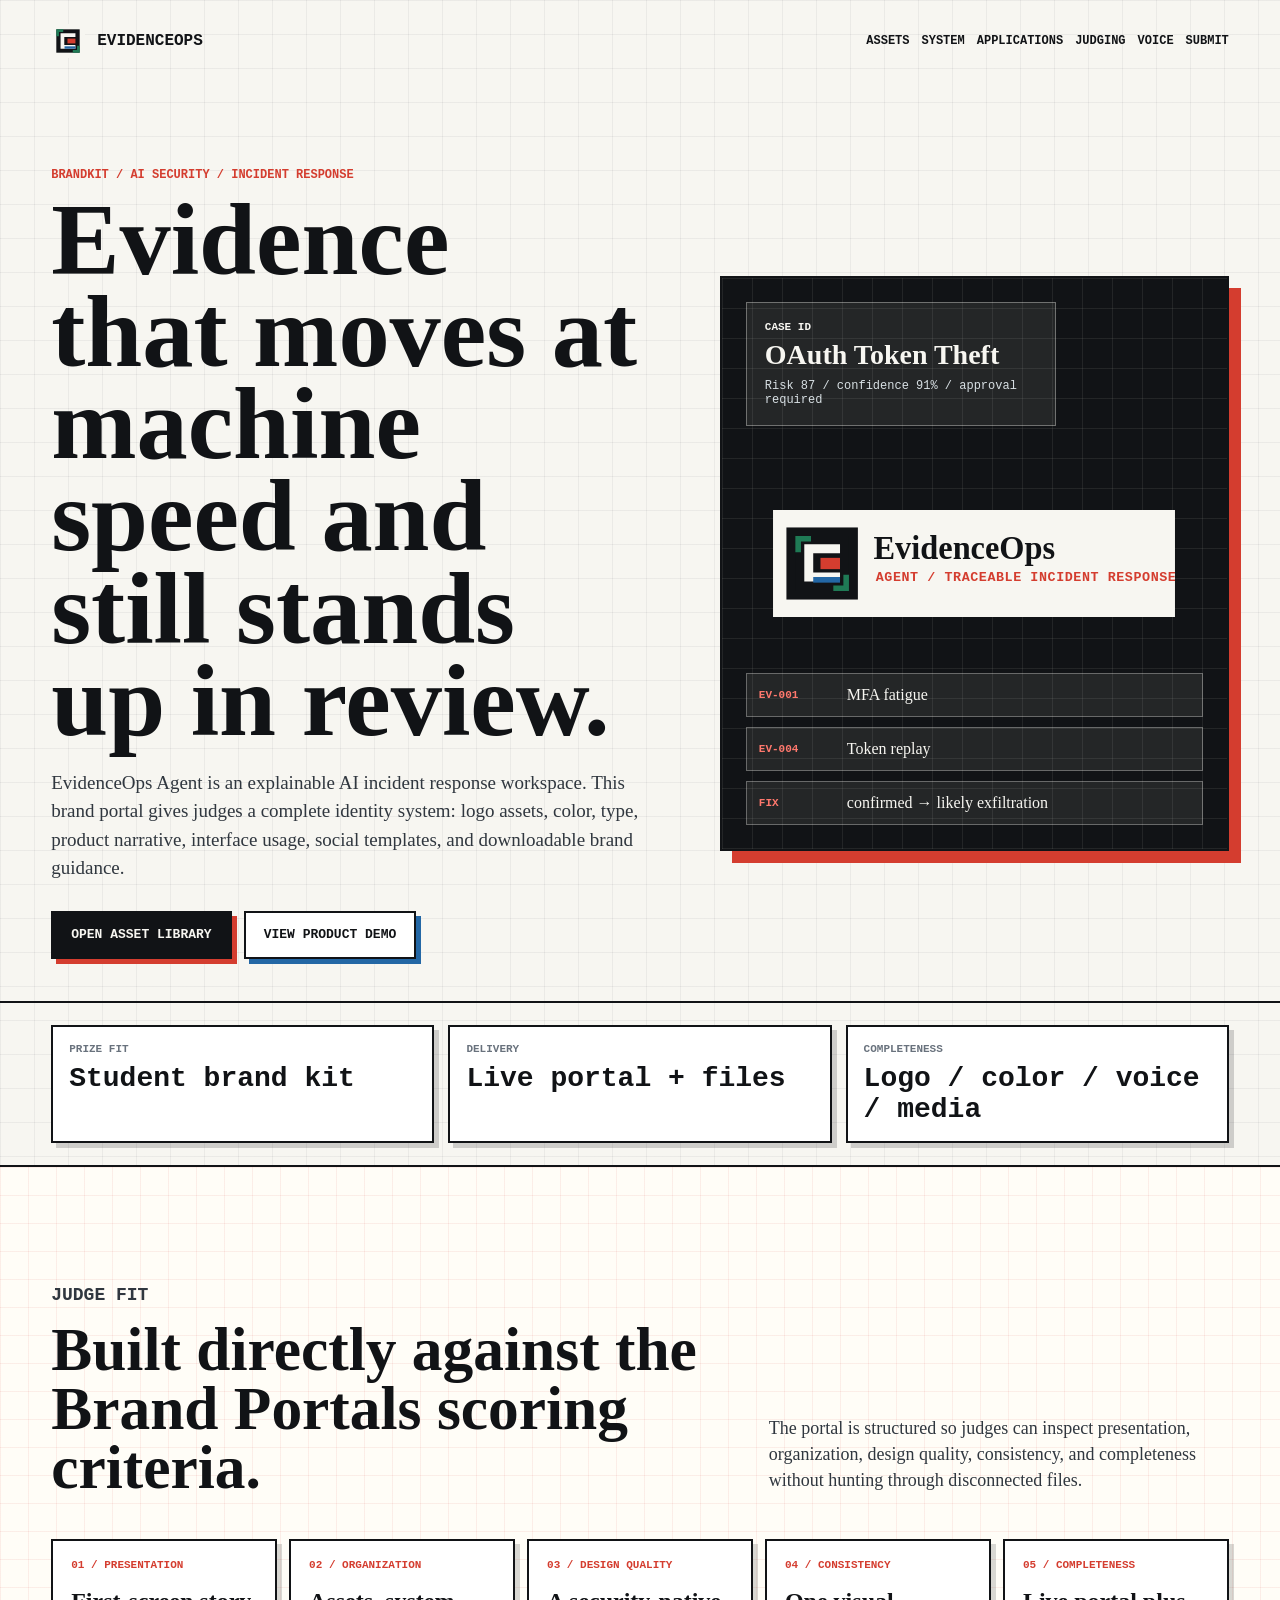
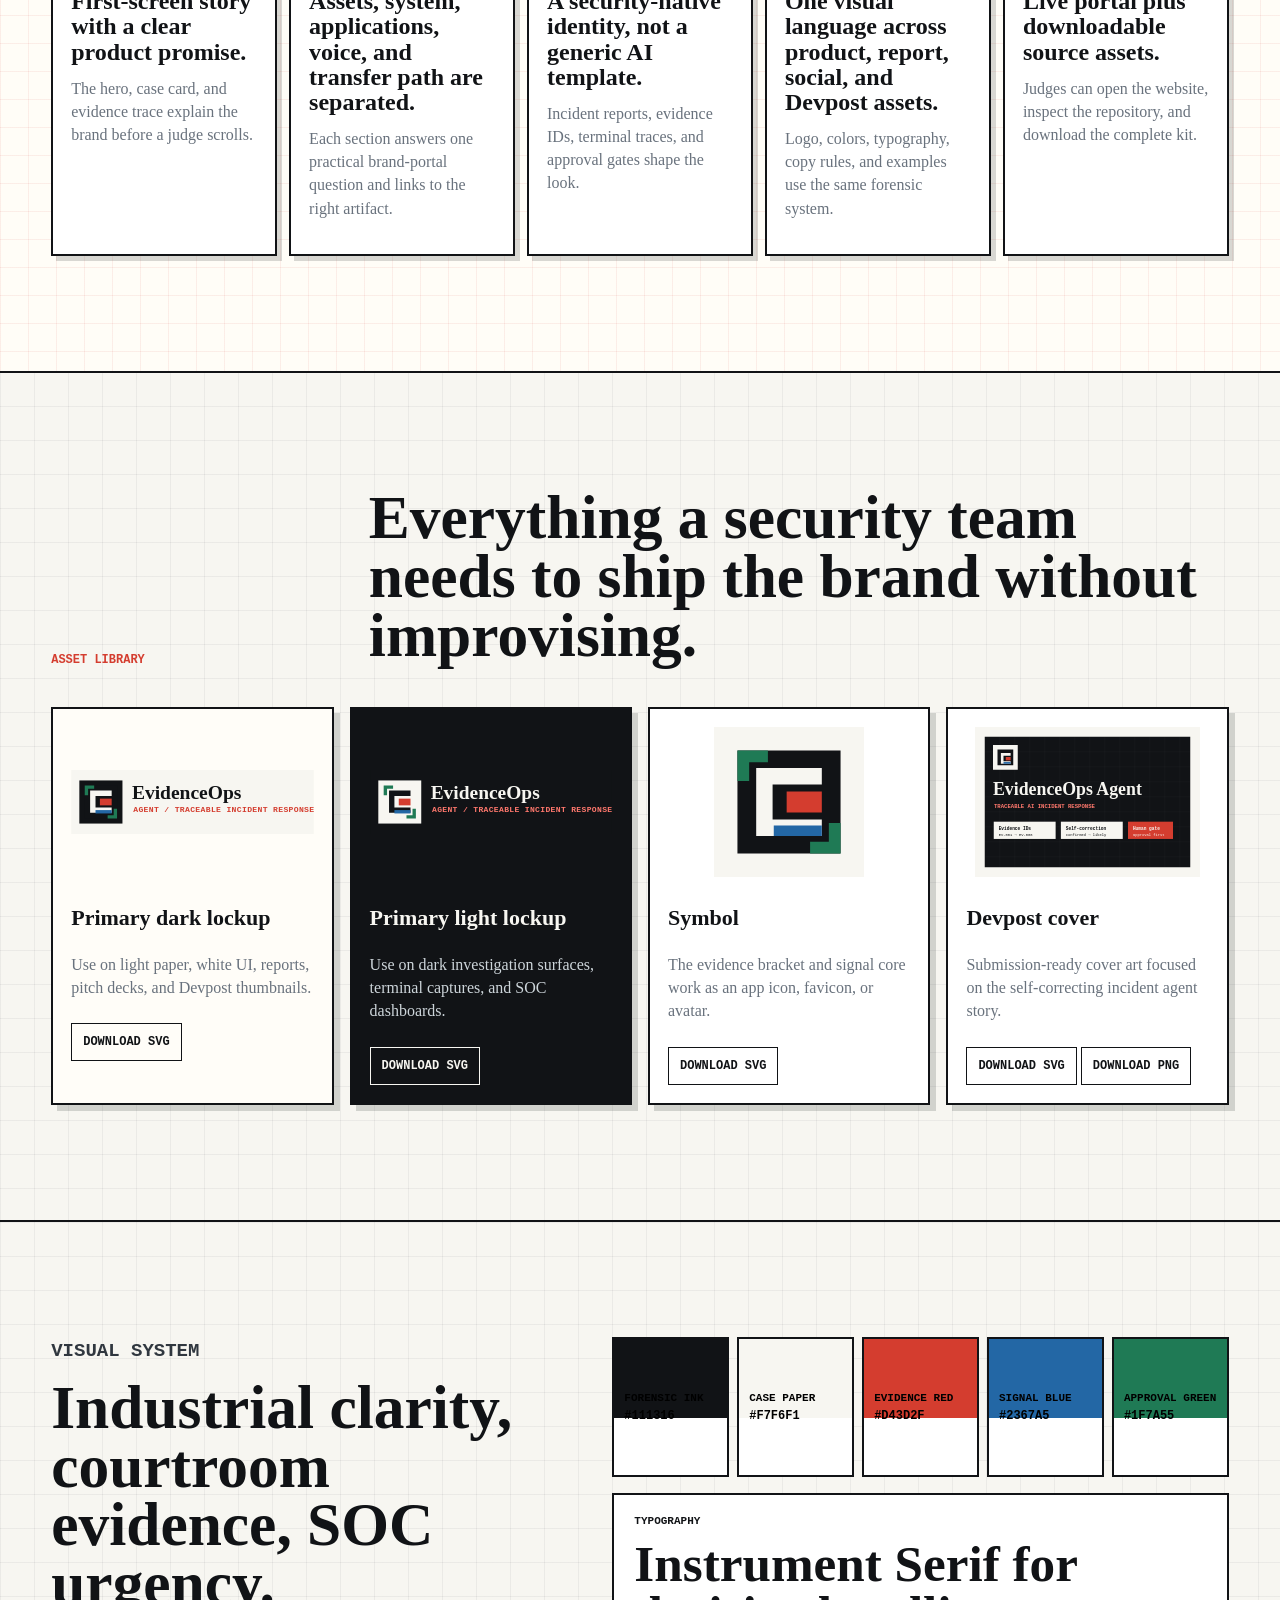
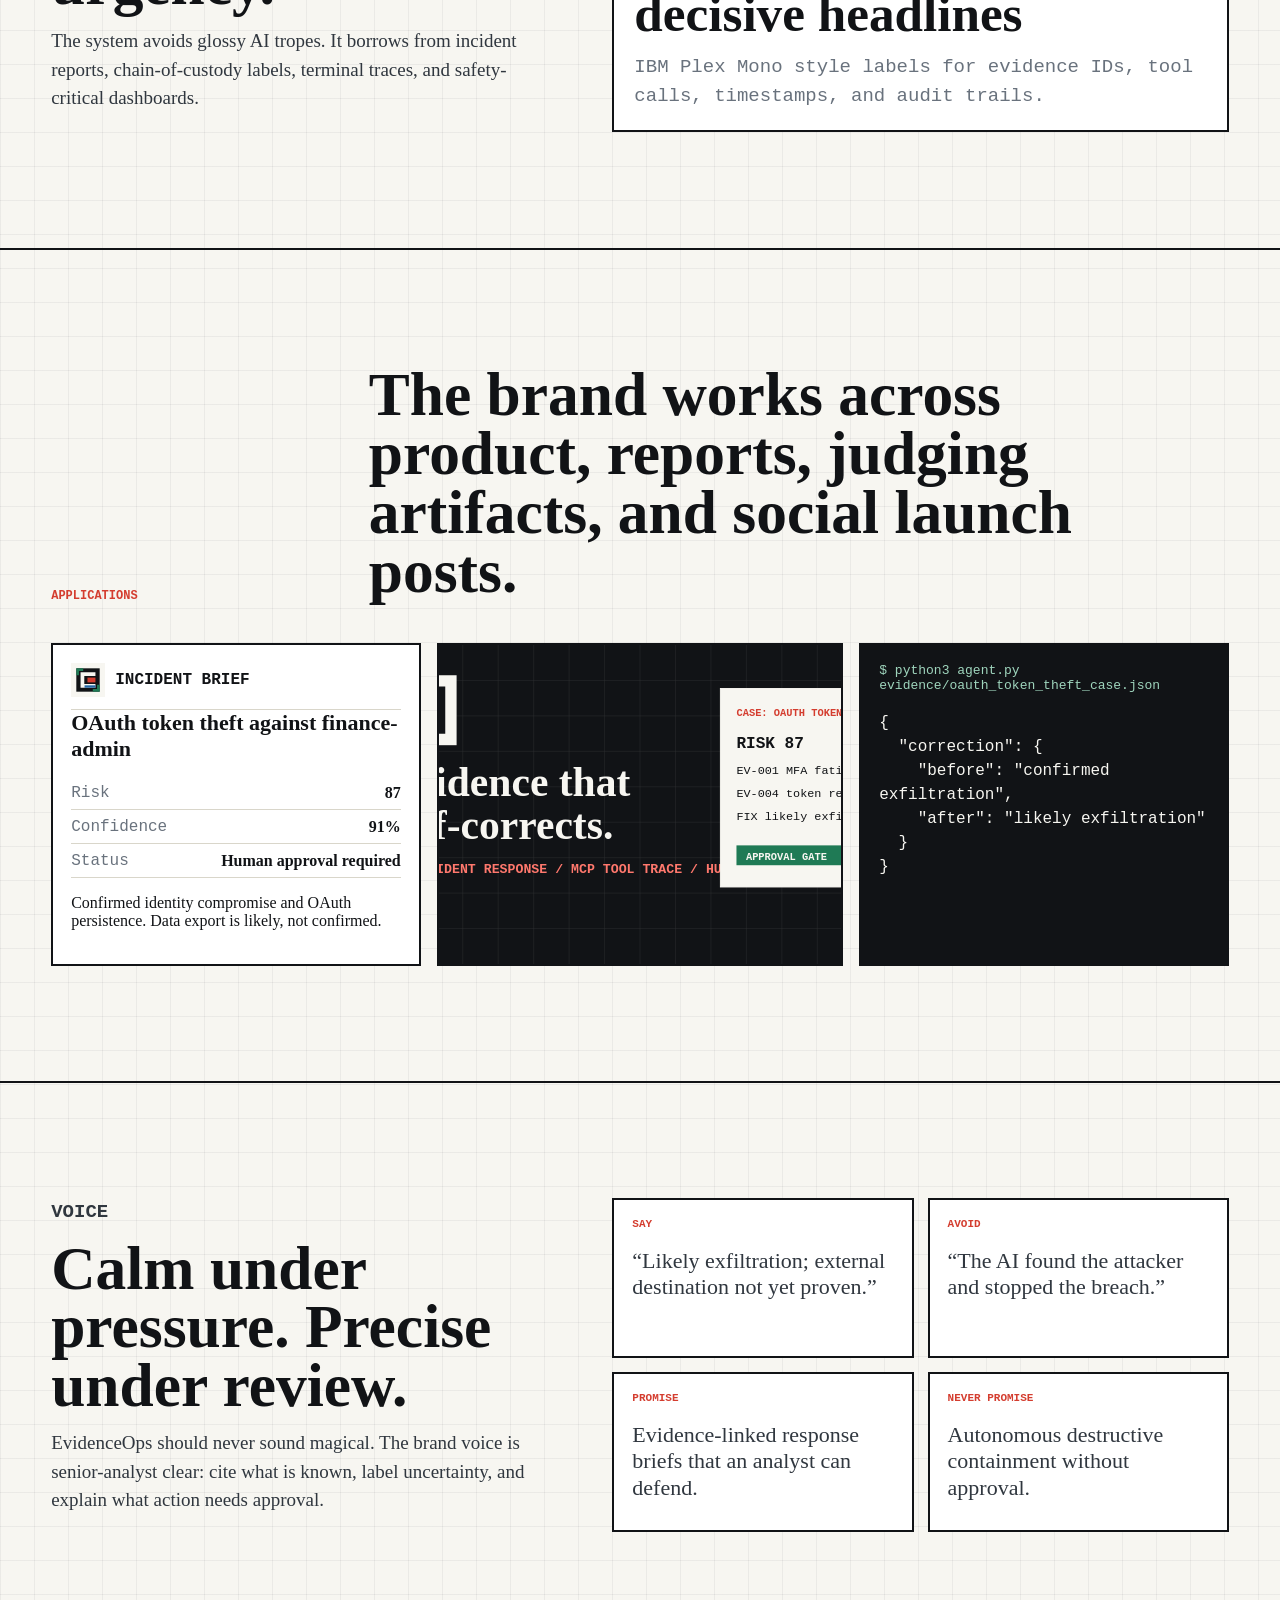
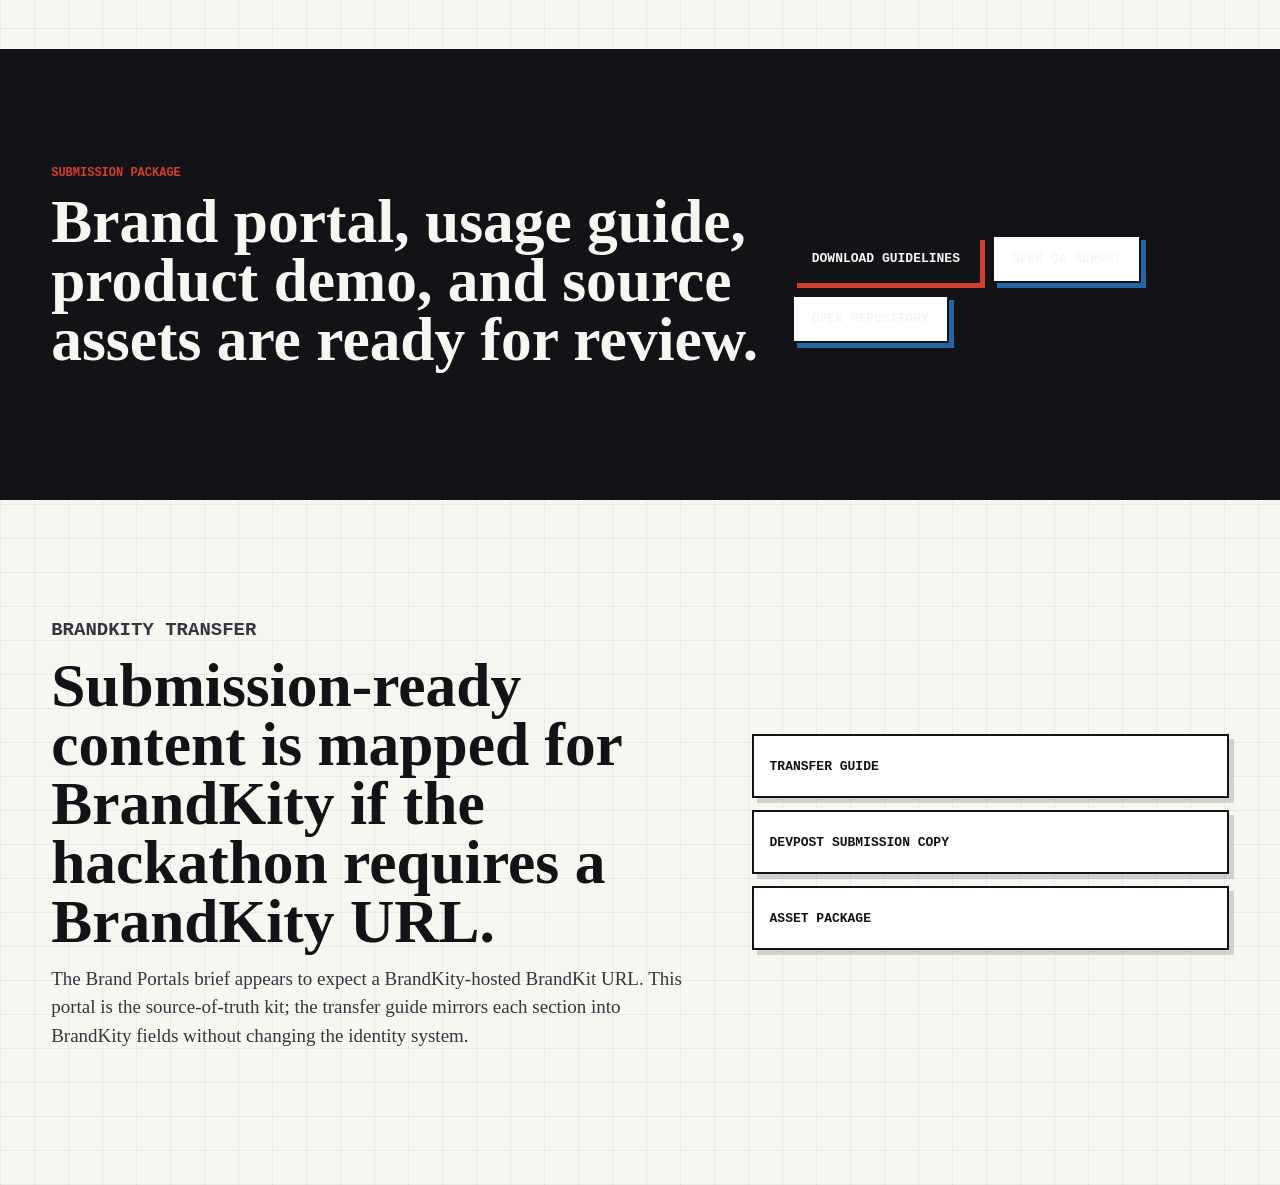
==== commit 4c45ca70: "Add Brand Portals media submission assets" ====
--- a/brand-portal/index.html
+++ b/brand-portal/index.html
@@ -142,6 +142,7 @@
             <h3>Devpost cover</h3>
             <p>Submission-ready cover art focused on the self-correcting incident agent story.</p>
             <a download href="./assets/social/devpost-cover.svg">Download SVG</a>
+            <a download href="./assets/social/devpost-cover.png">Download PNG</a>
           </article>
         </div>
       </section>
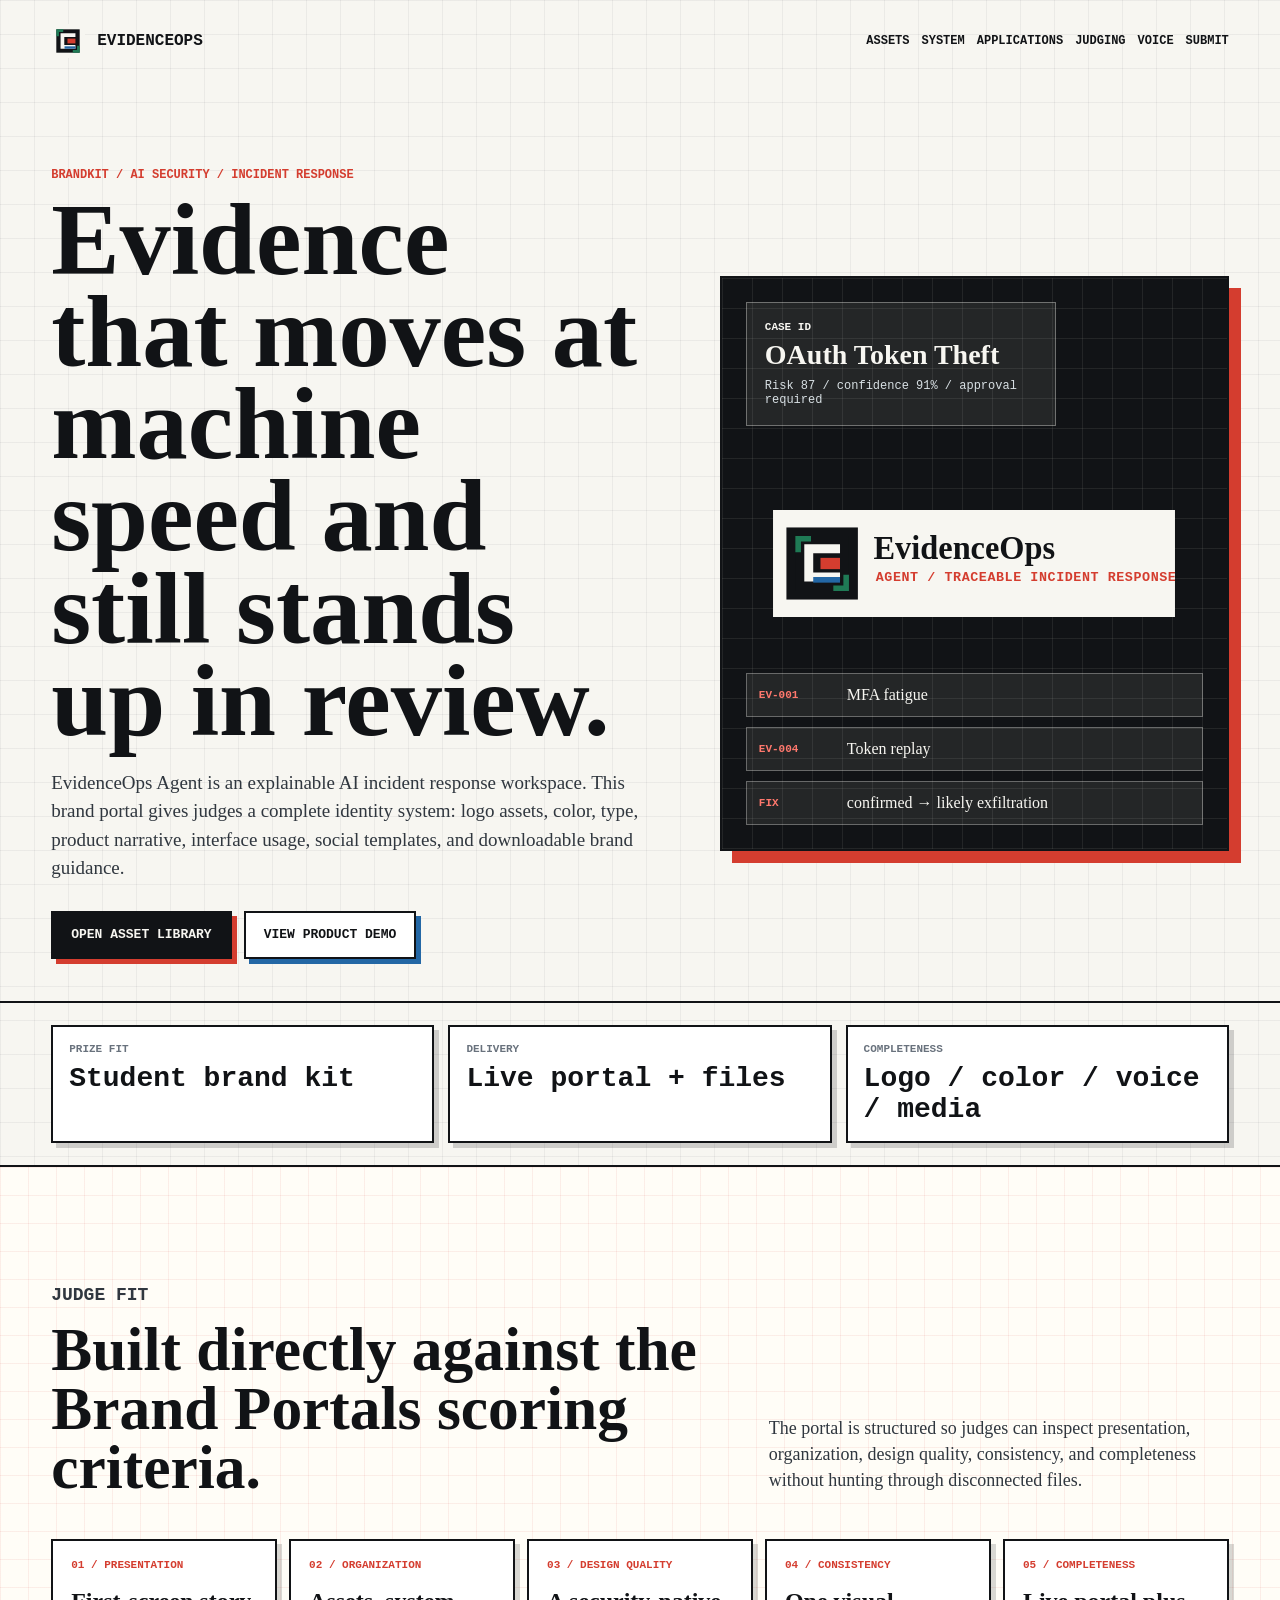
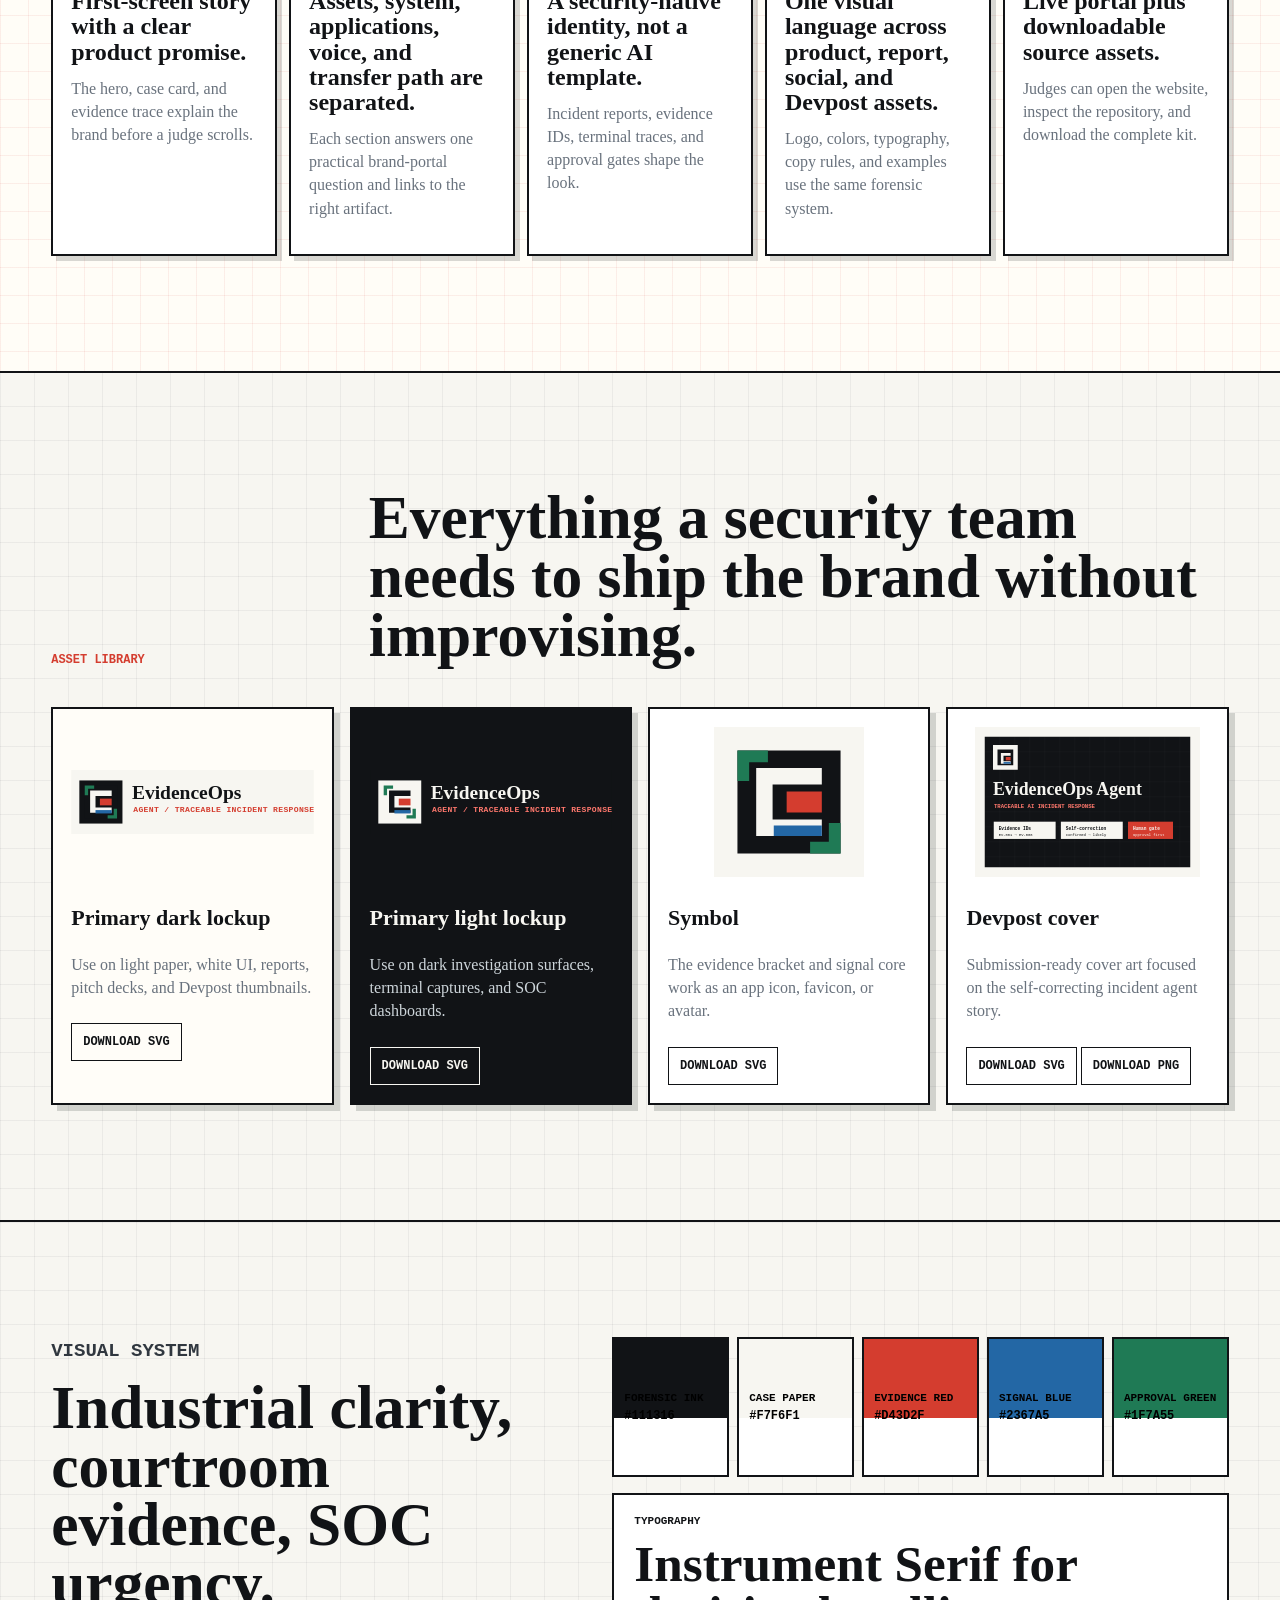
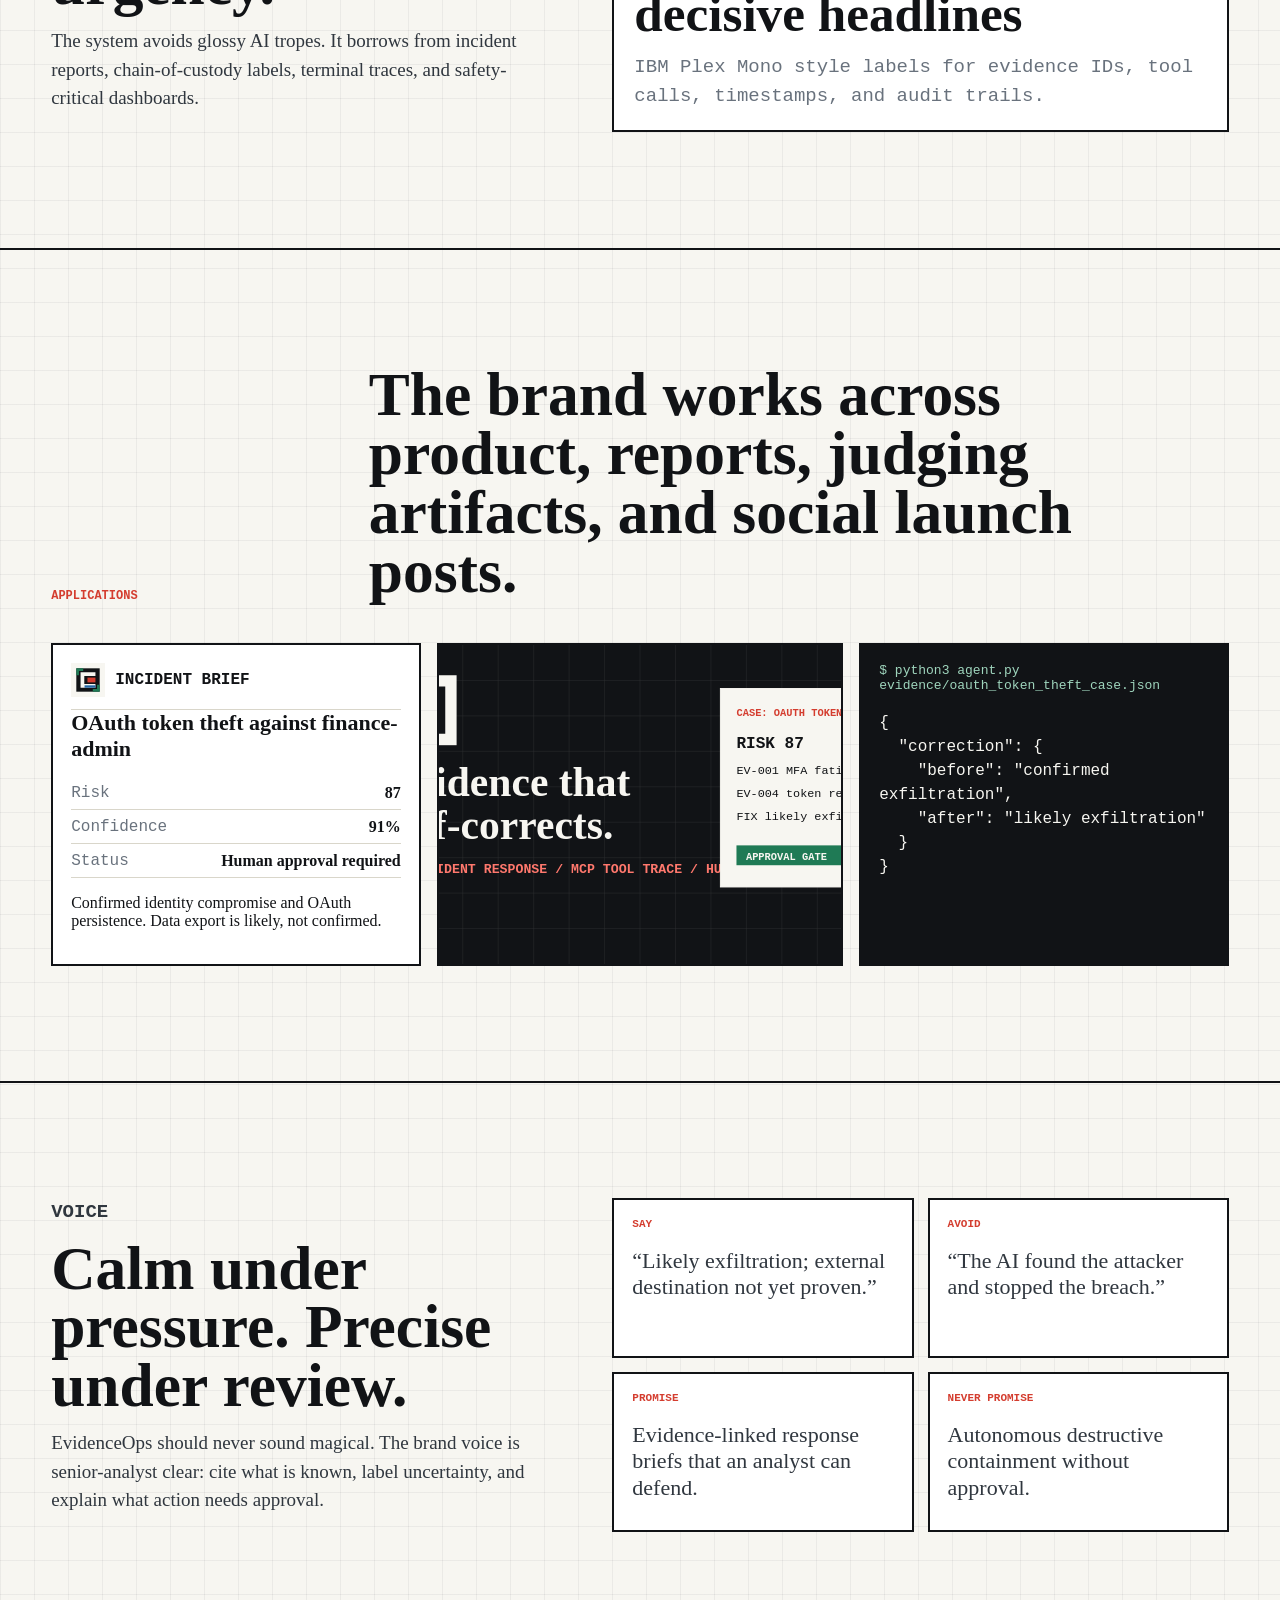
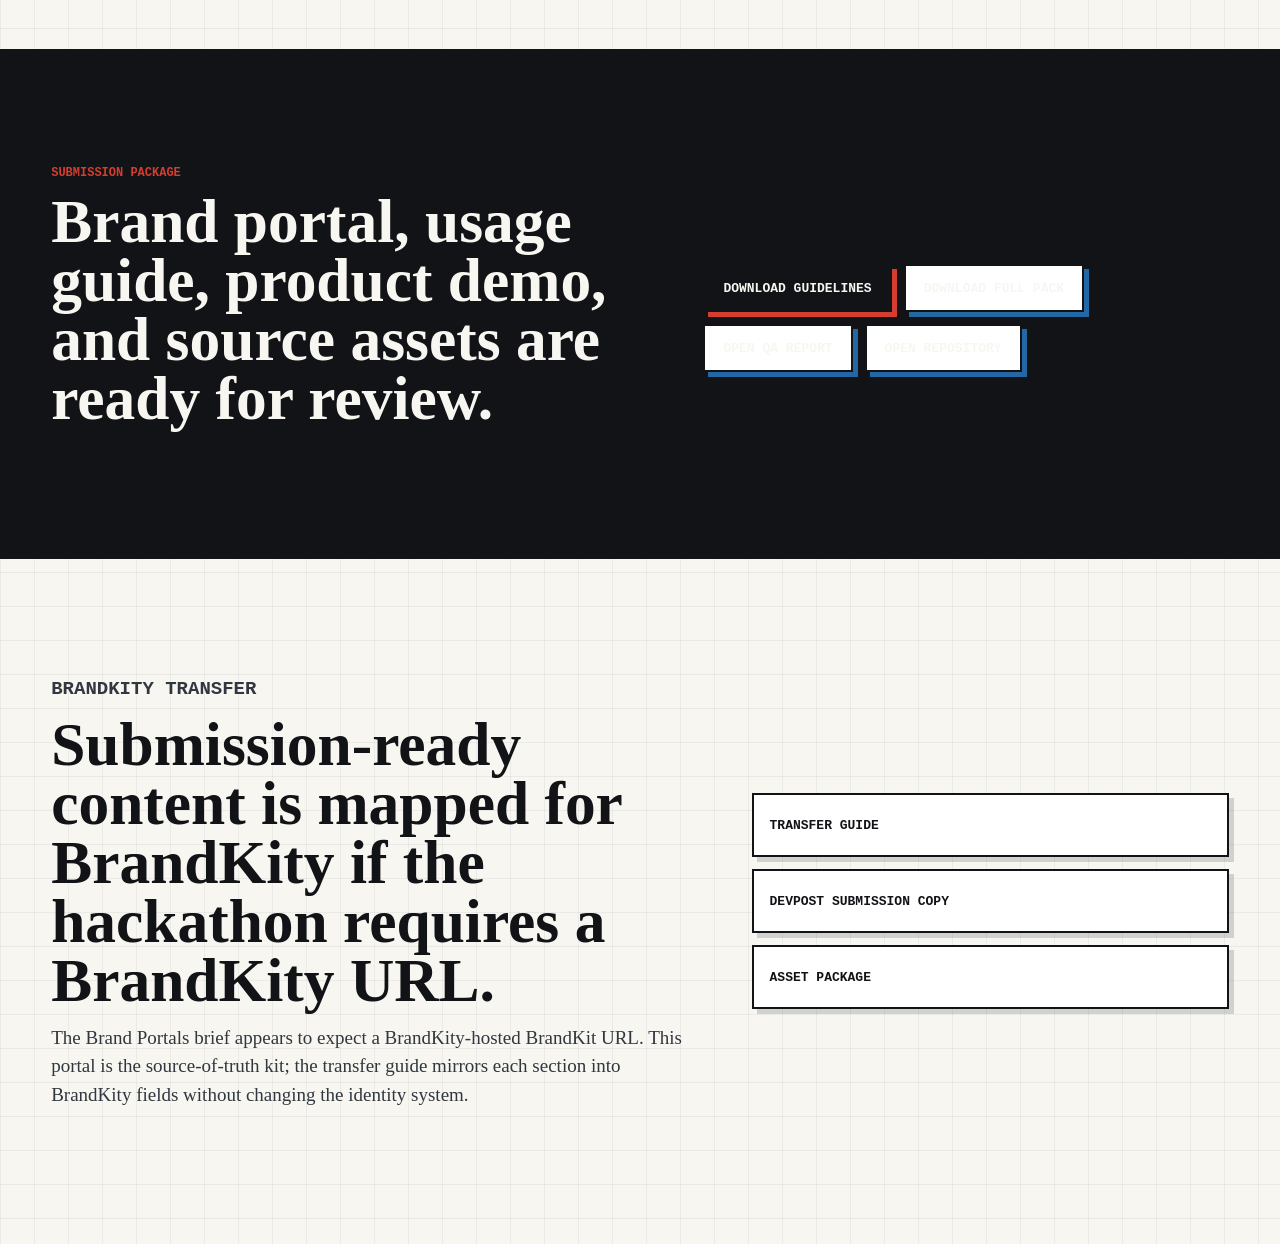
==== commit a0cdd841: "Add Brand Portals submission index pack" ====
--- a/brand-portal/index.html
+++ b/brand-portal/index.html
@@ -230,6 +230,7 @@
         </div>
         <div class="download-actions">
           <a class="button primary" download href="./assets/docs/evidenceops-brand-guidelines.md">Download guidelines</a>
+          <a class="button secondary" download href="../brand-portals-submission-pack.zip">Download full pack</a>
           <a class="button secondary" href="../BRAND_PORTAL_QA_REPORT.md">Open QA report</a>
           <a class="button secondary" href="https://github.com/1kai123/evidenceops-agent">Open repository</a>
         </div>
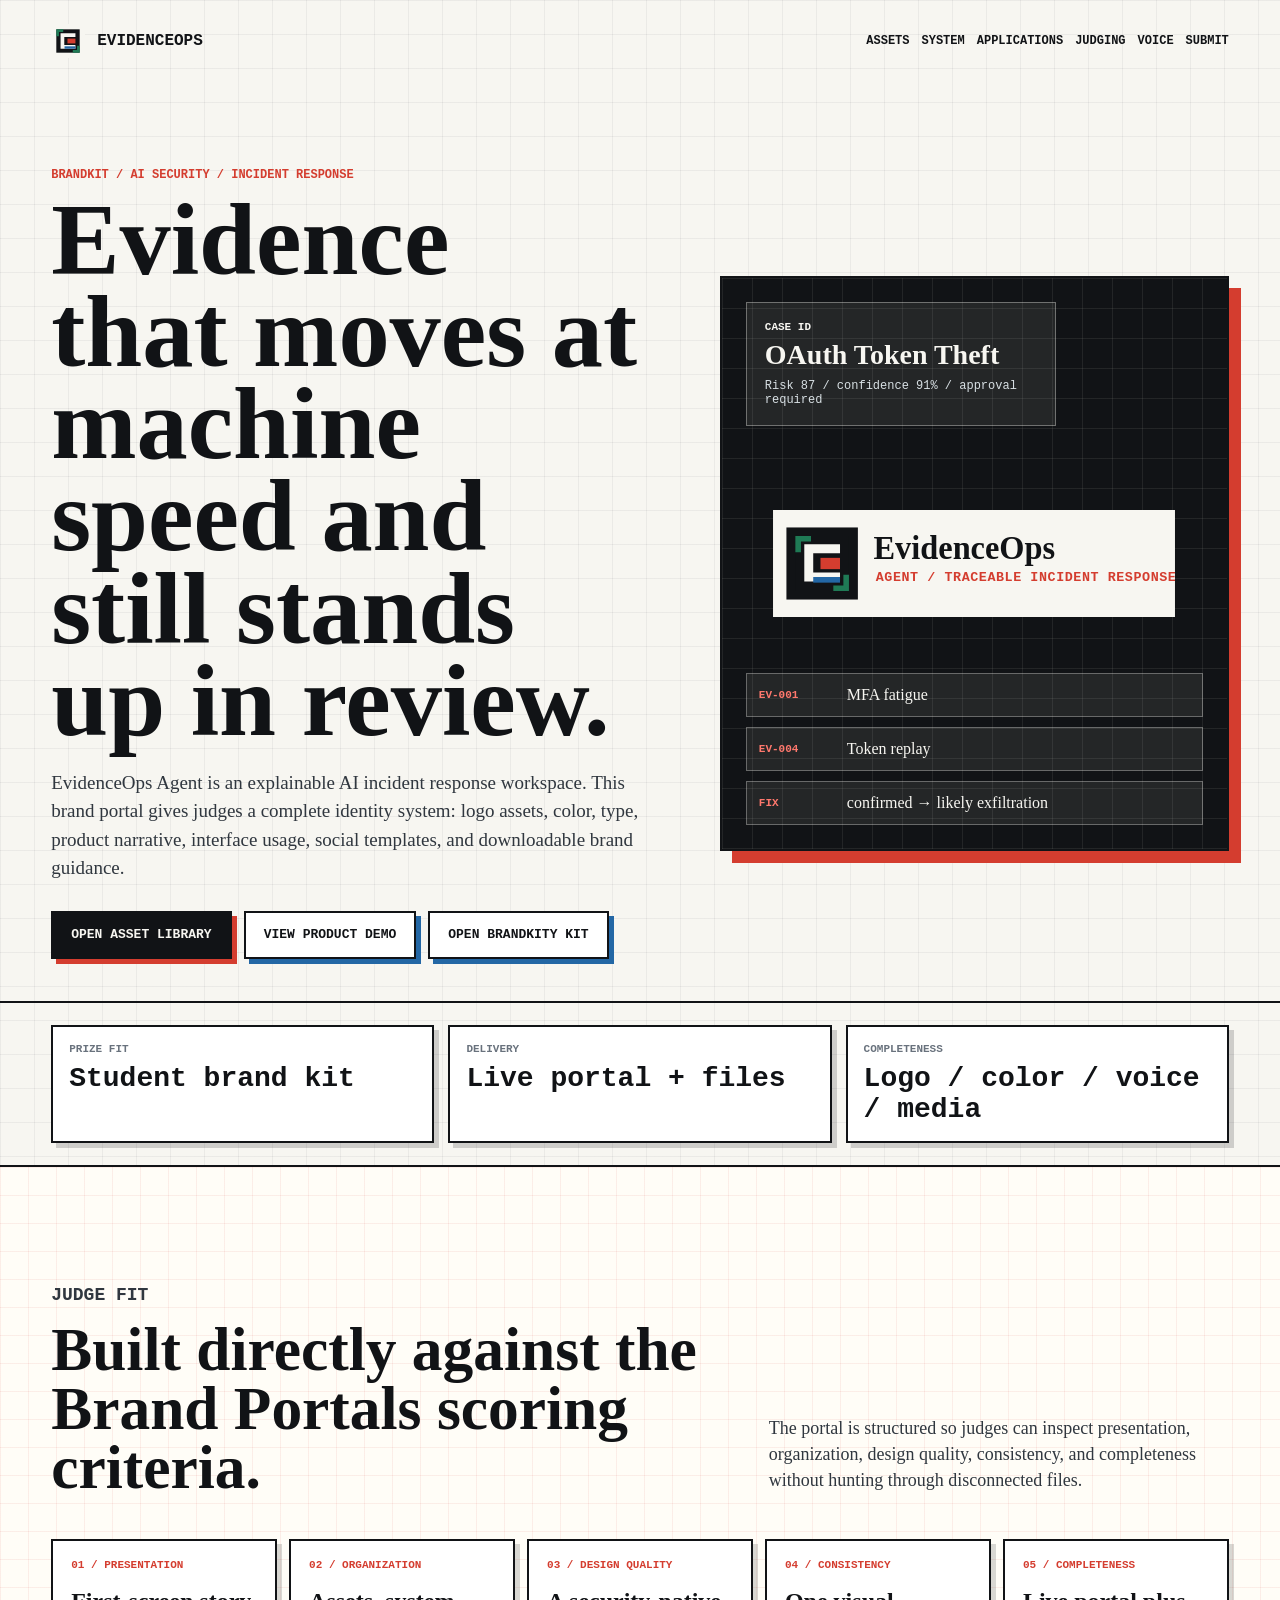
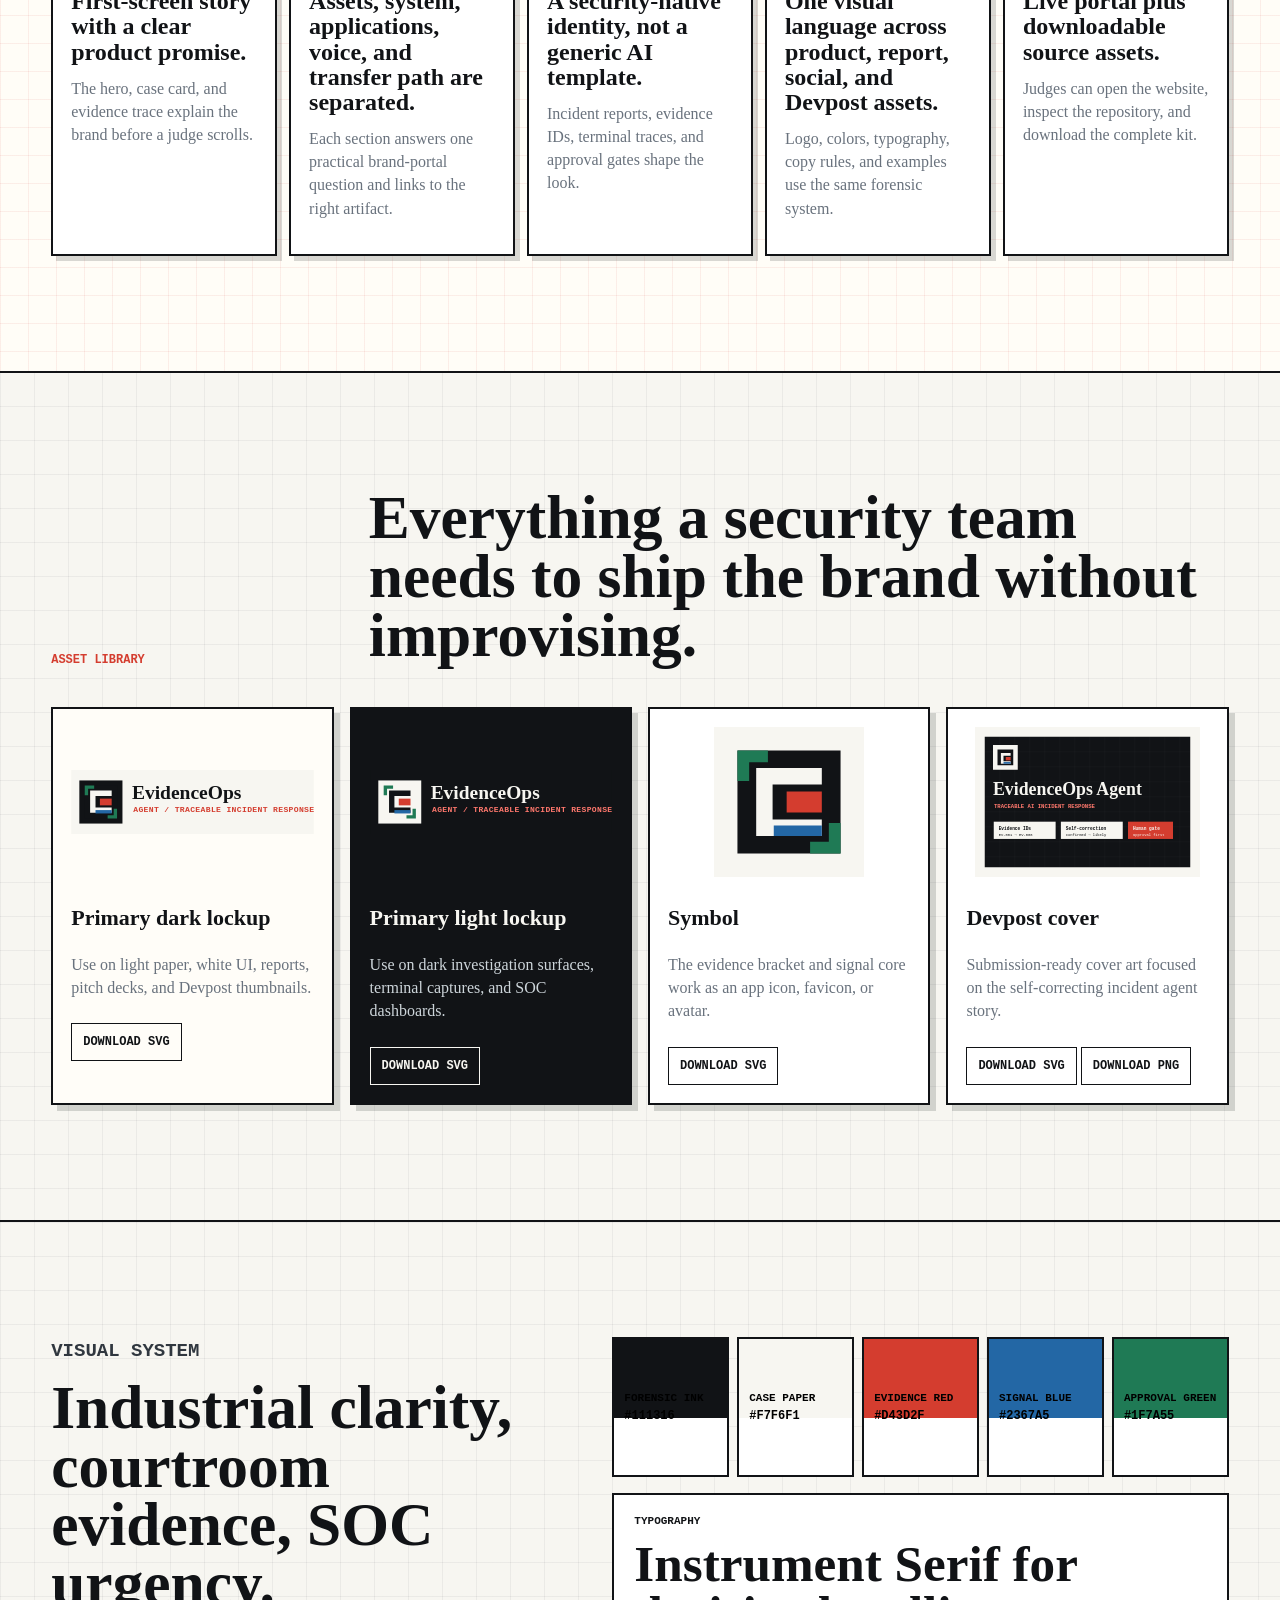
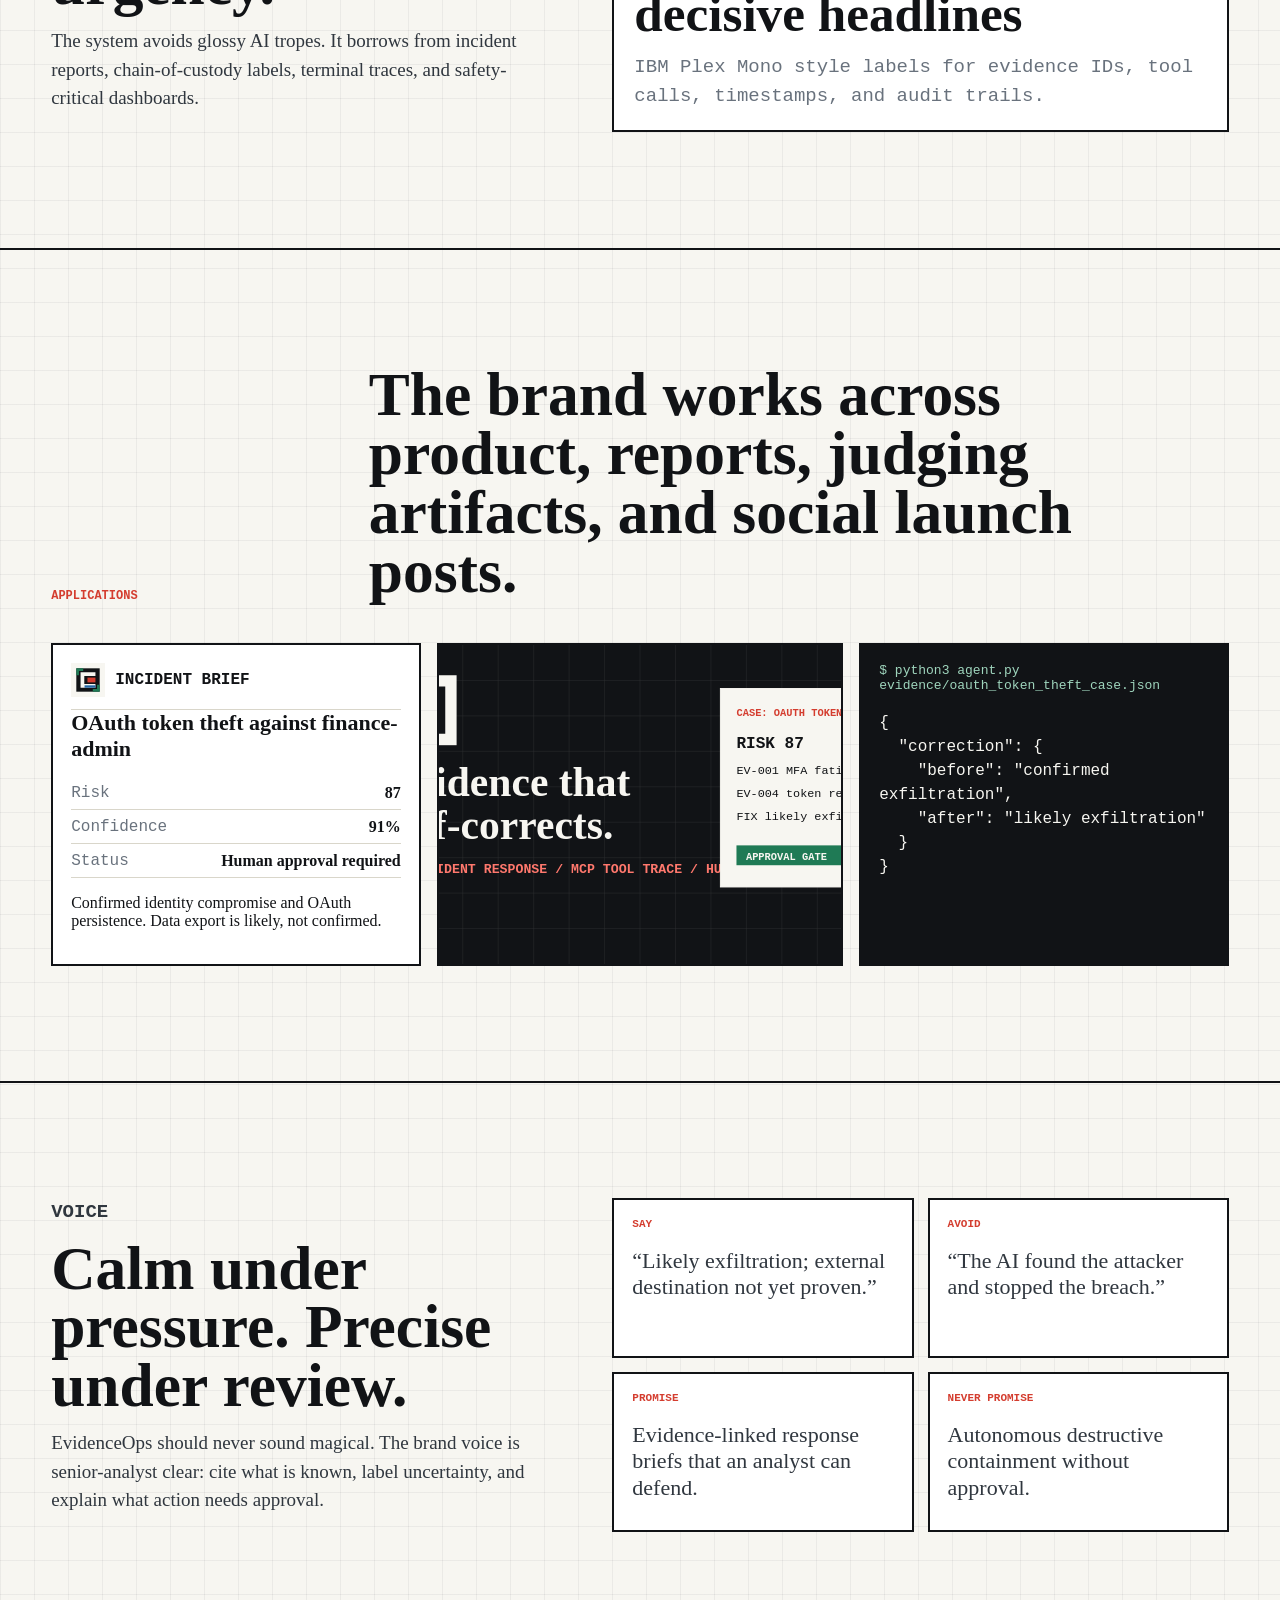
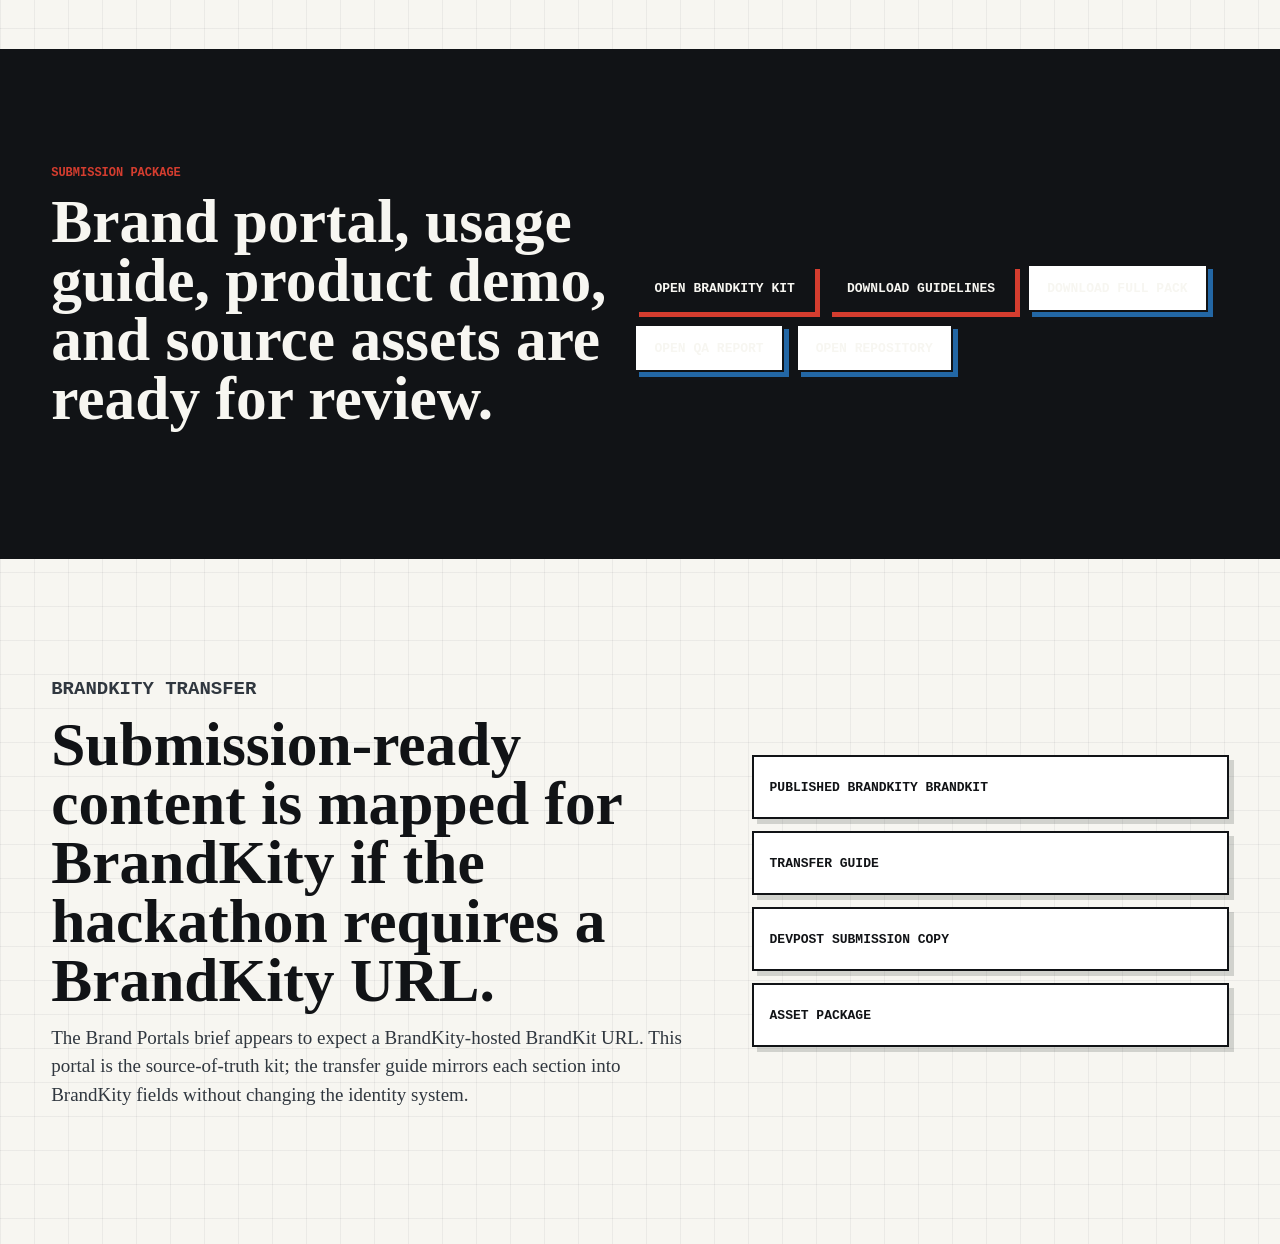
==== commit ec488a23: "Strengthen Brand Portals submission path" ====
--- a/brand-portal/index.html
+++ b/brand-portal/index.html
@@ -40,6 +40,7 @@
             <div class="hero-actions">
               <a class="button primary" href="#assets">Open asset library</a>
               <a class="button secondary" href="../">View product demo</a>
+              <a class="button secondary" href="https://brandkity.com/p/zhangmengcheng23s-workspace/evidenceops-agent">Open BrandKity kit</a>
             </div>
           </div>
           <div class="hero-board" aria-label="EvidenceOps product and brand preview">
@@ -229,6 +230,7 @@
           <h2>Brand portal, usage guide, product demo, and source assets are ready for review.</h2>
         </div>
         <div class="download-actions">
+          <a class="button primary" href="https://brandkity.com/p/zhangmengcheng23s-workspace/evidenceops-agent">Open BrandKity kit</a>
           <a class="button primary" download href="./assets/docs/evidenceops-brand-guidelines.md">Download guidelines</a>
           <a class="button secondary" download href="../brand-portals-submission-pack.zip">Download full pack</a>
           <a class="button secondary" href="../BRAND_PORTAL_QA_REPORT.md">Open QA report</a>
@@ -247,6 +249,7 @@
           </p>
         </div>
         <div class="transfer-list">
+          <a href="https://brandkity.com/p/zhangmengcheng23s-workspace/evidenceops-agent">Published BrandKity BrandKit</a>
           <a href="../BRANDKITY_TRANSFER_GUIDE.md">Transfer guide</a>
           <a href="../BRAND_PORTALS_SUBMISSION_READY.md">Devpost submission copy</a>
           <a href="./assets/evidenceops-brand-assets.zip">Asset package</a>
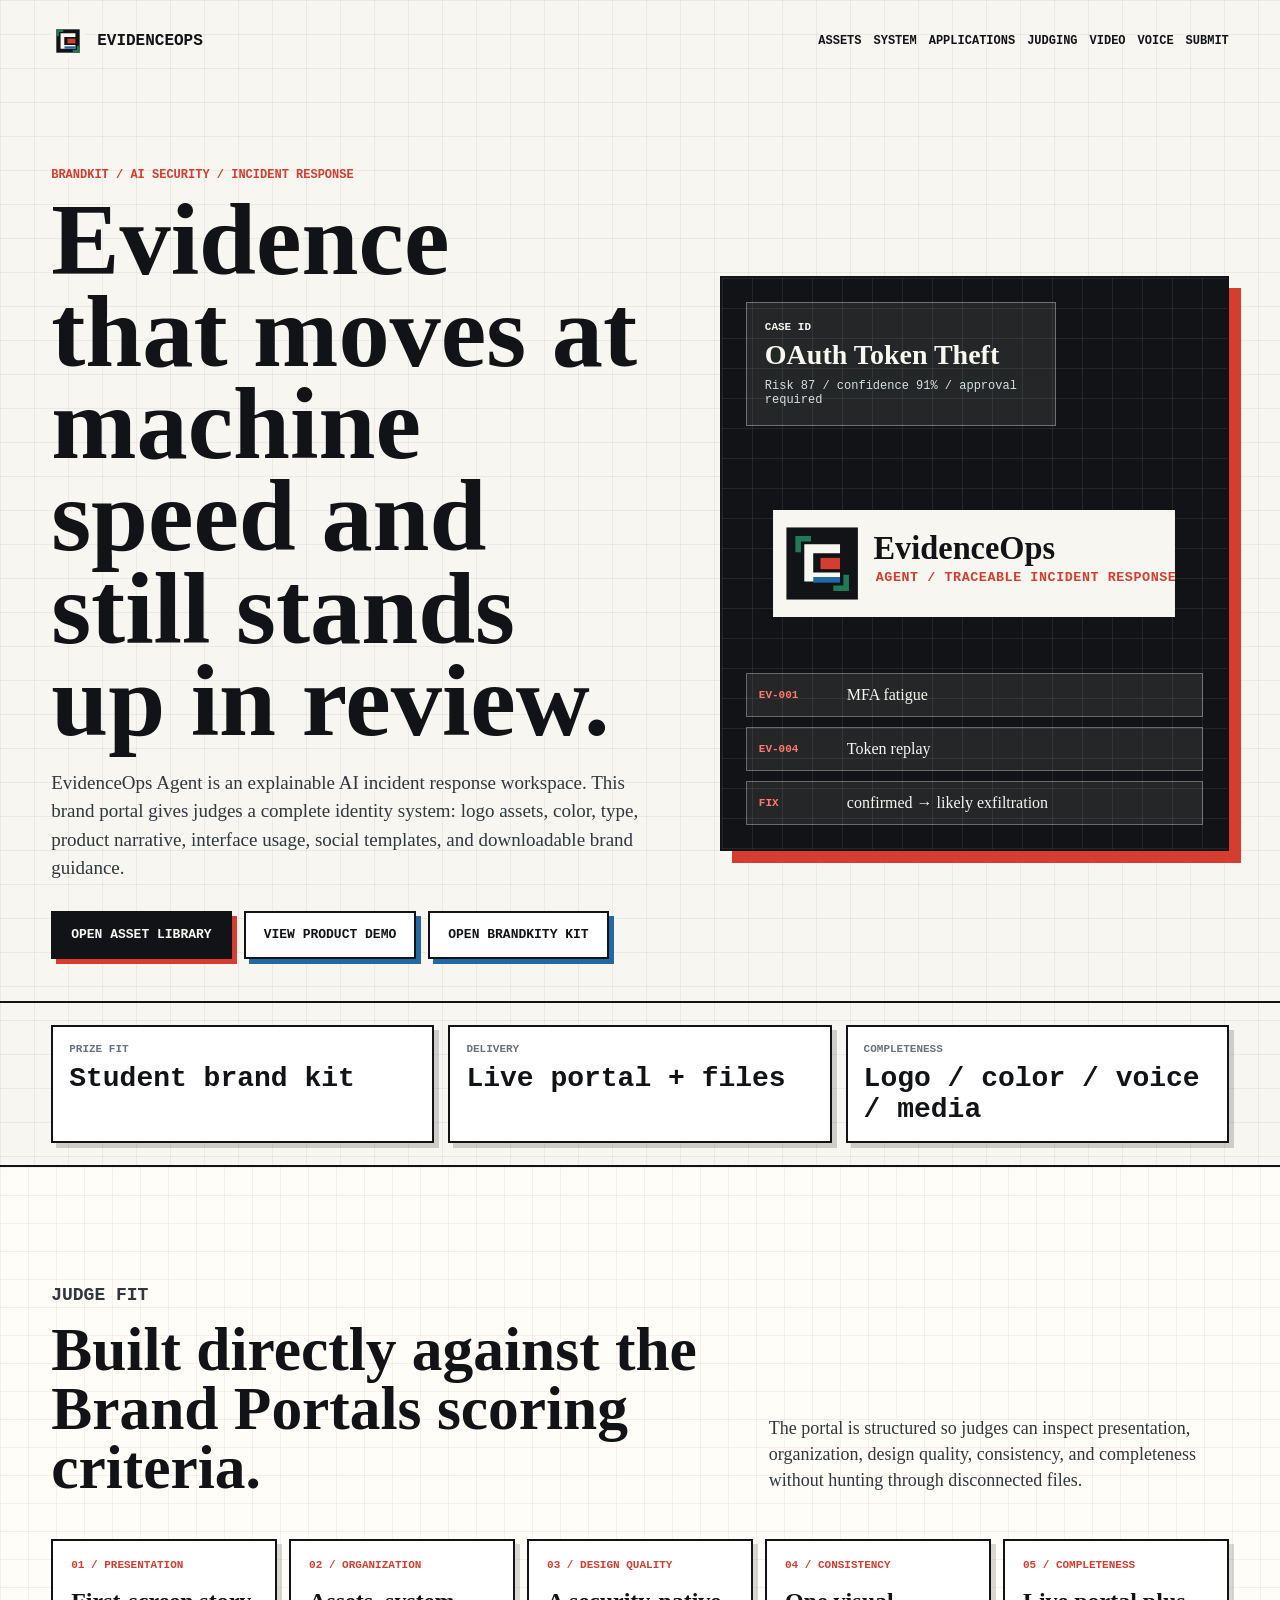
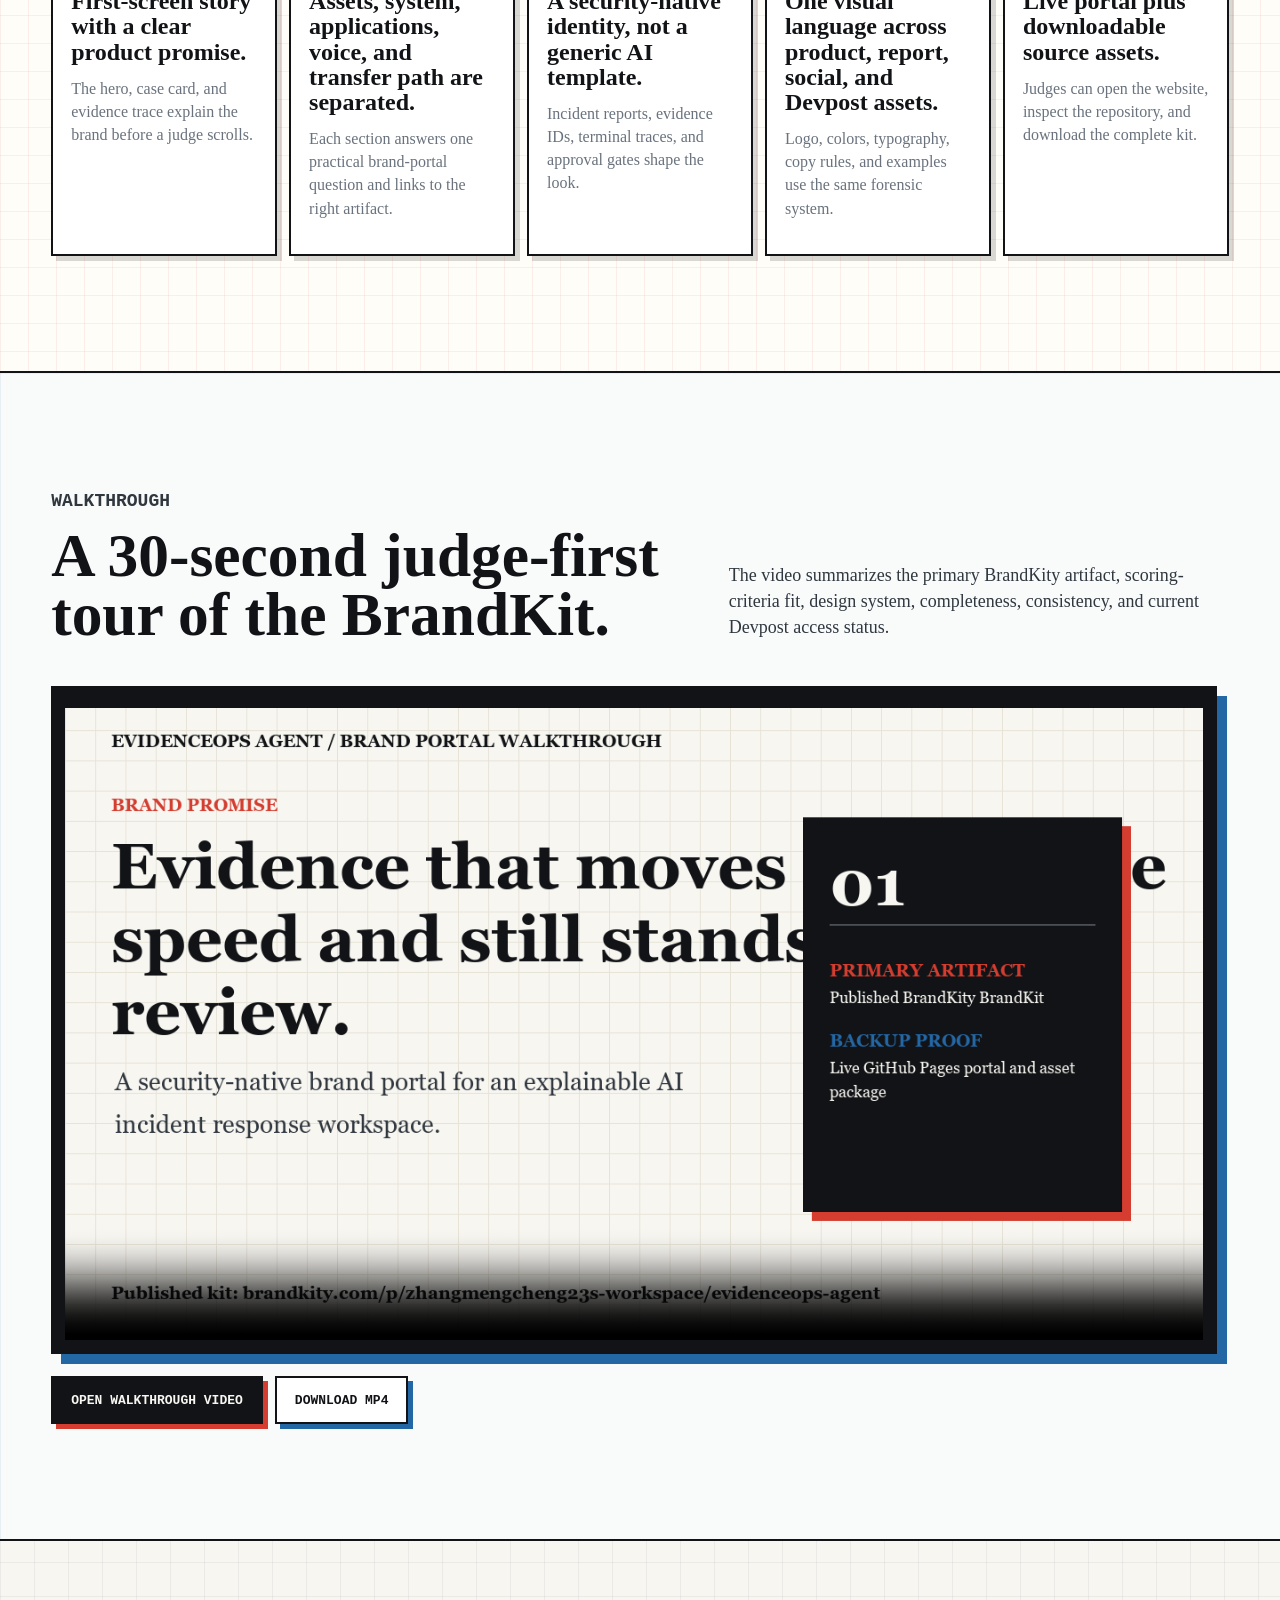
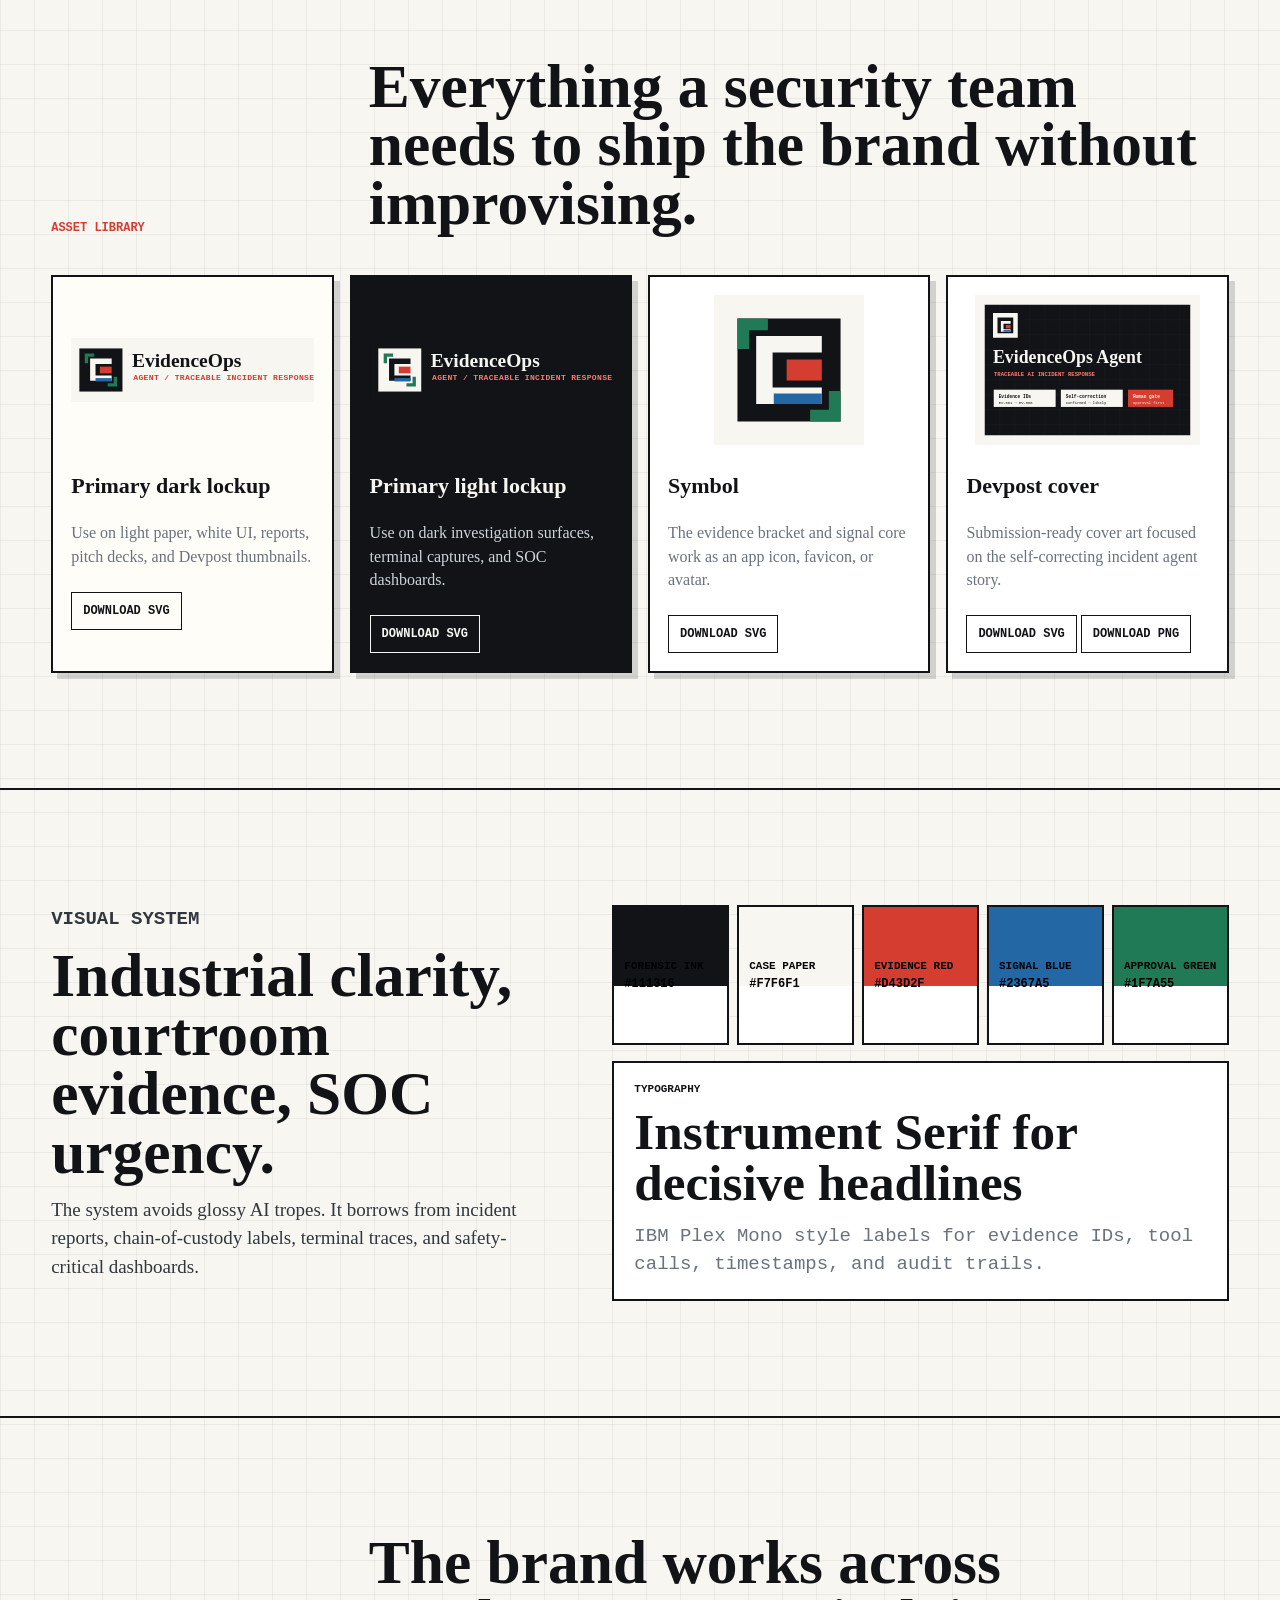
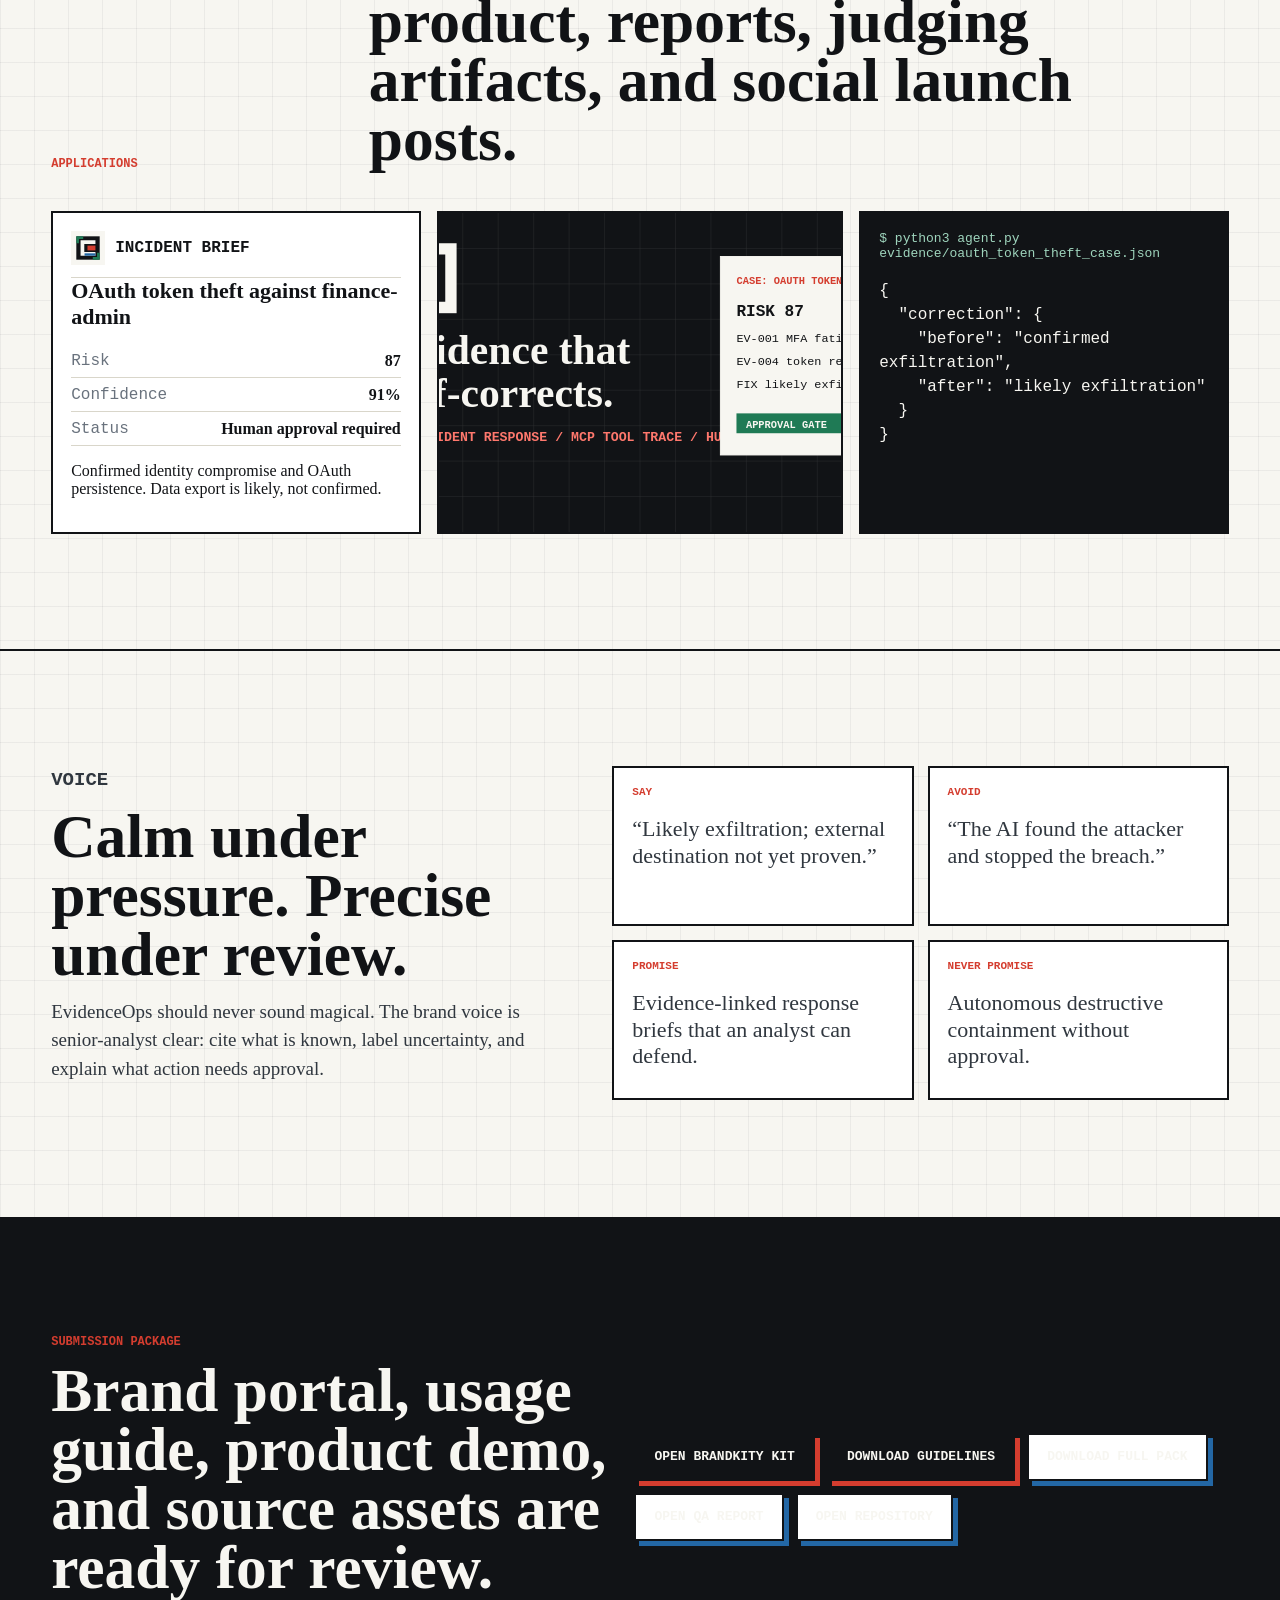
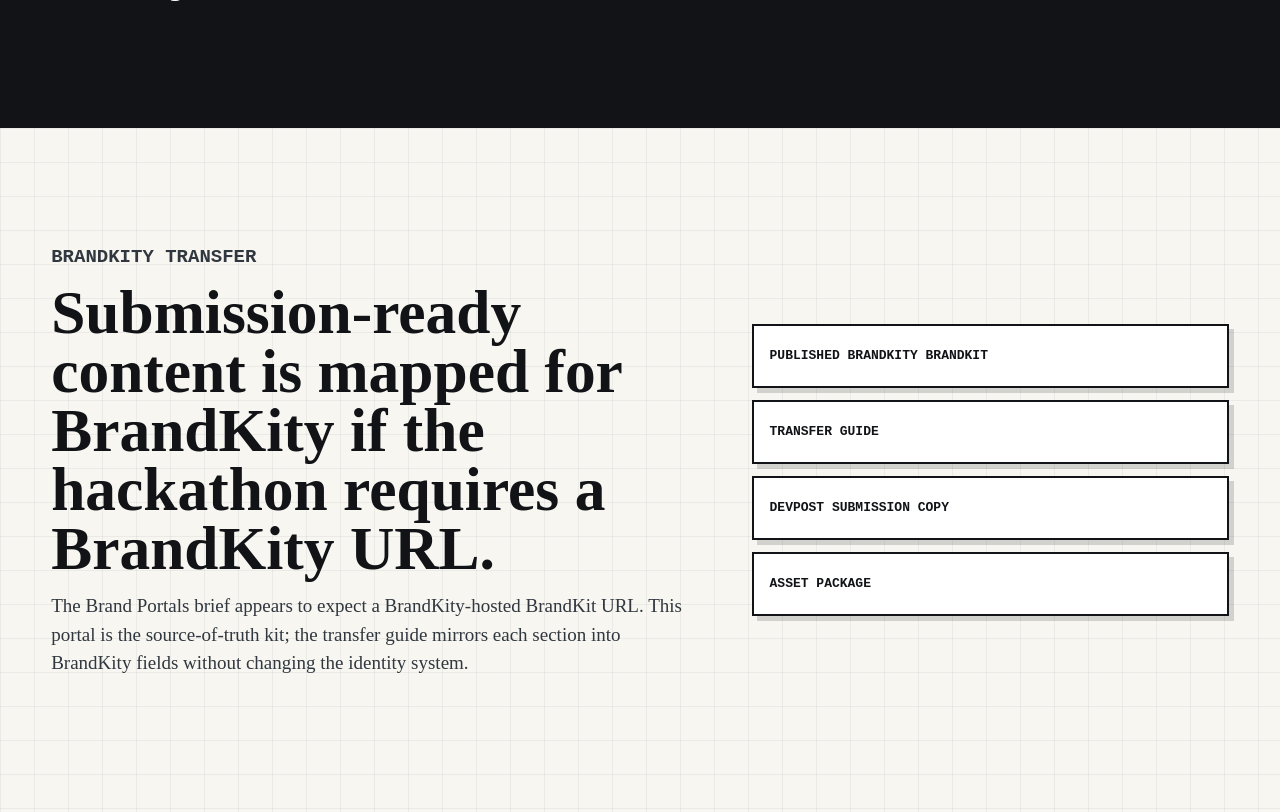
==== commit 3c6d01d8: "Add Brand Portals walkthrough video" ====
--- a/brand-portal/index.html
+++ b/brand-portal/index.html
@@ -8,7 +8,7 @@
       name="description"
       content="Complete brand kit for EvidenceOps Agent, an explainable AI incident response workspace."
     />
-    <link rel="stylesheet" href="./styles.css" />
+    <link rel="stylesheet" href="./styles.css?v=20260611-video" />
   </head>
   <body>
     <main>
@@ -23,6 +23,7 @@
             <a href="#system">System</a>
             <a href="#applications">Applications</a>
             <a href="#judging">Judging</a>
+            <a href="#walkthrough">Video</a>
             <a href="#voice">Voice</a>
             <a href="#brandkity">Submit</a>
           </div>
@@ -114,6 +115,31 @@
         </div>
       </section>
 
+      <section class="section walkthrough" id="walkthrough">
+        <div class="section-head">
+          <div>
+            <p class="eyebrow">Walkthrough</p>
+            <h2>A 30-second judge-first tour of the BrandKit.</h2>
+          </div>
+          <p>
+            The video summarizes the primary BrandKity artifact, scoring-criteria fit, design system,
+            completeness, consistency, and current Devpost access status.
+          </p>
+        </div>
+        <div class="video-frame">
+          <video
+            controls
+            preload="metadata"
+            poster="./assets/video/evidenceops-brand-walkthrough-poster.png"
+            src="./assets/video/evidenceops-brand-walkthrough.mp4"
+          ></video>
+        </div>
+        <div class="download-actions inline">
+          <a class="button primary" href="./assets/video/evidenceops-brand-walkthrough.mp4">Open walkthrough video</a>
+          <a class="button secondary" download href="./assets/video/evidenceops-brand-walkthrough.mp4">Download MP4</a>
+        </div>
+      </section>
+
       <section class="section" id="assets">
         <div class="section-head">
           <p class="eyebrow">Asset Library</p>
--- a/brand-portal/styles.css
+++ b/brand-portal/styles.css
@@ -325,6 +325,41 @@
   line-height: 1.45;
 }
 
+.walkthrough {
+  background:
+    linear-gradient(90deg, rgba(35, 103, 165, 0.08) 1px, transparent 1px),
+    linear-gradient(rgba(35, 103, 165, 0.08) 1px, transparent 1px),
+    #f9fbfb;
+}
+
+.walkthrough .section-head p {
+  max-width: 500px;
+  color: #30373f;
+  font-size: 18px;
+  line-height: 1.45;
+}
+
+.video-frame {
+  max-width: calc(100% - 12px);
+  border: 2px solid var(--ink);
+  background: var(--ink);
+  padding: 12px;
+  box-shadow: 10px 10px 0 var(--blue);
+}
+
+.video-frame video {
+  display: block;
+  width: 100%;
+  max-width: 100%;
+  height: auto;
+  aspect-ratio: 16 / 9;
+  background: var(--ink);
+}
+
+.download-actions.inline {
+  margin-top: 22px;
+}
+
 .section {
   padding: clamp(54px, 9vw, 118px) clamp(18px, 4vw, 56px);
   border-top: 2px solid var(--ink);
